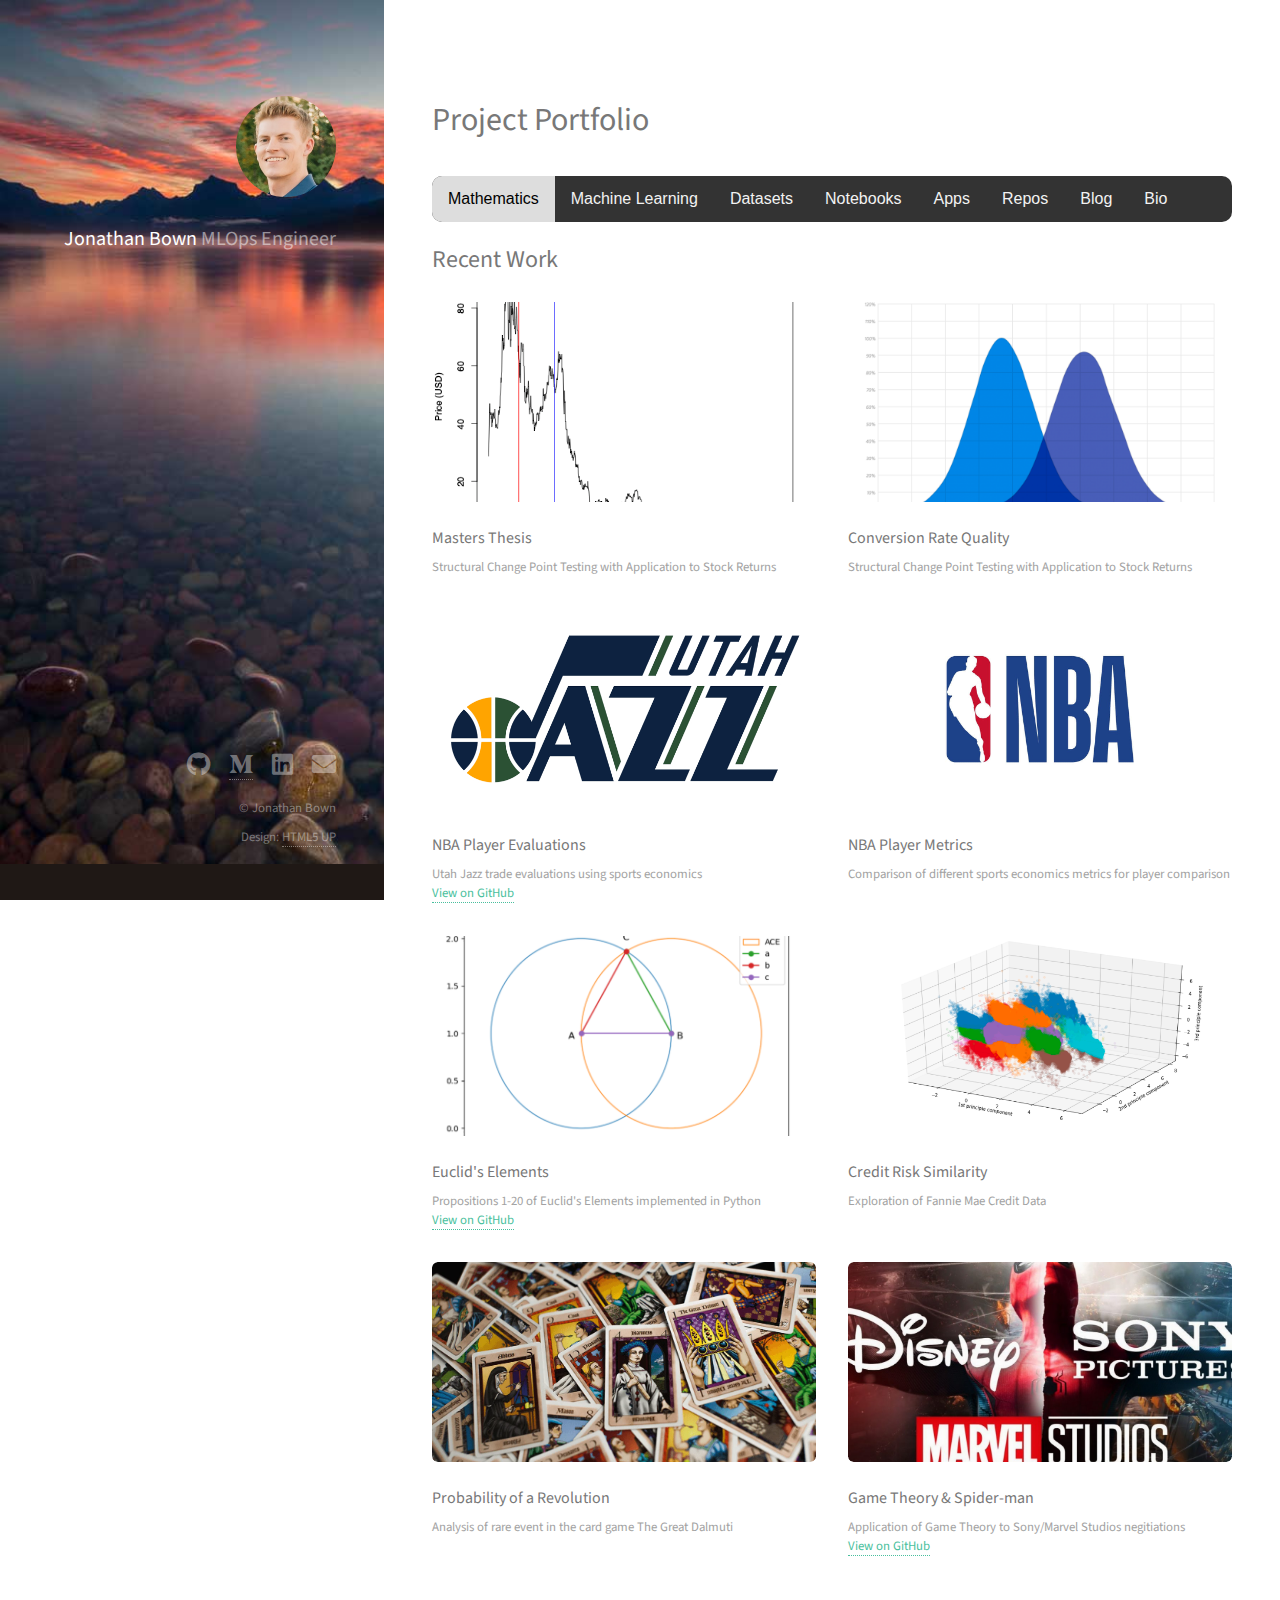
==== index.html @ aff2a88d "Adding NLP paper" ====
<!DOCTYPE HTML>
<!--
	Strata by HTML5 UP
	html5up.net | @ajlkn
	Free for personal and commercial use under the CCA 3.0 license (html5up.net/license)
-->
<html>
	<head>
		<title>Jonathan Bown's Portfolio</title>
		<meta charset="utf-8" />
		<meta name="viewport" content="width=device-width, initial-scale=1, user-scalable=no" />
		<link rel="stylesheet" href="assets/css/main.css" />
	</head>
	<body class="is-preload">

		<script>
			window.onload = function() {
    			document.getElementById("mathematicsButton").click();
			};
			function switchContent(contentId) {
  				const contentElements = document.getElementsByClassName('content');
  				for (let i = 0; i < contentElements.length; i++) {
    				contentElements[i].style.display = 'none';
  				}
  				document.getElementById(contentId).style.display = 'block';


				    // Remove 'active' class from all navbar items
					var navbarItems = document.getElementsByClassName('navbar-item');
    				for (var i = 0; i < navbarItems.length; i++) {
        					navbarItems[i].classList.remove('active');
    					}

    				// Add 'active' class to clicked navbar item
   					 var clickedButton = document.getElementById(contentId + 'Button');
    				if (clickedButton) {
        				clickedButton.classList.add('active');
    				}
				}
		</script>
		

		<!-- Header -->
			<header id="header">
				<div class="inner">
					<a href="#" class="image avatar"><img src="images/profile.png" alt="" /></a>
					<h1><strong>Jonathan Bown</strong><br />
					MLOps Engineer</h1></br>
					
				</div>
			</header>

		<!-- Main -->
			<div id="main">

				<div>
					<h1>Project Portfolio</h1>

				</div>

				<div class="navbar">
					<button id="mathematicsButton" class="navbar-item" onclick="switchContent('mathematics')">Mathematics</button>
					<button id="mlButton" class="navbar-item" onclick="switchContent('ml')">Machine Learning</button>
					<button id="datasetsButton" class="navbar-item" onclick="switchContent('datasets')">Datasets</button>
					<button id="notebooksButton" class="navbar-item" onclick="switchContent('notebooks')">Notebooks</button>
					<button id="appsButton" class="navbar-item" onclick="switchContent('apps')">Apps</button>
					<button id="reposButton" class="navbar-item" onclick="switchContent('repos')">Repos</button>
					<button id="blogButton" class="navbar-item" onclick="switchContent('blog')">Blog</button>
					<button id="blogButton" class="navbar-item" onclick="switchContent('bio')">Bio</button>
				  </div>

				  <div id="mathematics" class="content">
					<h2>Recent Work</h2>
					<div class="row">
						<article class="col-6 col-12-xsmall work-item">
							<a href="/pages/source/Structural_Change_Points_bown_2019.pdf" class="image fit thumb"><img src="images/GPRO_price_stoptime.png" alt="" /></a>
							<h3>Masters Thesis</h3>
							<p>Structural Change Point Testing with Application to Stock Returns</p>
						</article>
						<article class="col-6 col-12-xsmall work-item">
							<a href="/pages/source/Conversion_rate_qual_summary.pdf" class="image fit thumb"><img src="images/distribution.png" alt="" /></a>
							<h3>Conversion Rate Quality</h3>
							<p>Structural Change Point Testing with Application to Stock Returns</p>
						</article>
					</div>
					<div class="row">
						<article class="col-6 col-12-xsmall work-item">
							<a href="/pages/source/Structural_Change_Points_bown_2019.pdf" class="image fit thumb"><img src="images/Utah_Jazz_Logo.png" alt="" /></a>
							<h3>NBA Player Evaluations</h3>
							<p>Utah Jazz trade evaluations using sports economics</p>
							<p><a href="https://github.com/jon-bown/euclid" target="_blank">View on GitHub</a></p>
						</article>
						<article class="col-6 col-12-xsmall work-item">
							<a href="/pages/cr_similarity.pdf" class="image fit thumb"><img src="images/nba_logo.jpg" alt="" /></a>
							<h3>NBA Player Metrics</h3>
							<p>Comparison of different sports economics metrics for player comparison</p>
						</article>
					</div>
						<div class="row">
							<article class="col-6 col-12-xsmall work-item">
								<a href="https://www.kaggle.com/code/jonbown/euclid-s-elements-book-1-props-1-20" class="image fit thumb"><img src="images/thumbs/euclid.png" alt="" /></a>
								<h3>Euclid's Elements</h3>
								<p>Propositions 1-20 of Euclid's Elements implemented in Python</p>
								<p><a href="https://github.com/jon-bown/euclid" target="_blank">View on GitHub</a></p>
							</article>
							<article class="col-6 col-12-xsmall work-item">
								<a href="/pages/cr_similarity.pdf" class="image fit thumb"><img src="images/crs.png" alt="" /></a>
								<h3>Credit Risk Similarity</h3>
								<p>Exploration of Fannie Mae Credit Data</p>
							</article>
						</div>
						<div class="row">
							<article class="col-6 col-12-xsmall work-item">
								<a href="https://github.com/jon-bown/dalmuti" class="image fit thumb"><img src="images/thumbs/dalmuti.png" alt="" /></a>
								<h3>Probability of a Revolution</h3>
								<p>Analysis of rare event in the card game The Great Dalmuti</p>
							</article>
							<article class="col-6 col-12-xsmall work-item">
								<a href="/pages/gt_spiderman.pdf" class="image fit thumb"><img src="images/disney_sony.jpg" alt="" /></a>
								<h3>Game Theory & Spider-man</h3>
								<p>Application of Game Theory to Sony/Marvel Studios negitiations</p>
								<p><a href="https://github.com/jon-bown/game-theory-spider-man" target="_blank">View on GitHub</a></p>
							</article>
						</div>
				  </div>

				  <div id="ml" class="content">
					<h2>Recent Work</h2>
					<div class="row">
						<article class="col-6 col-12-xsmall work-item">
							<a href="/pages/source/adversarial_super_bowl.pdf" class="image fit thumb"><img src="images/thumbs/v2_before-sqadv.png" alt="" /></a>
							<h3>Adversarial Super Bowl</h3>
							<p>Improving QA ability of ELECTRA-small with adversarial data</p>
						</article>
					</div>
				  </div>



				  <div id="datasets" class="content">
					<h2>Recent Work</h2>
					<div class="row">
						<article class="col-6 col-12-xsmall work-item">
							<a href="https://www.kaggle.com/datasets/jonbown/metallica-songs" class="image fit thumb"><img src="images/thumbs/72-seasons.jpg" alt="" /></a>
							<h3>Metallica Songs</h3>
							<p>Metallica Spotify Dataset</p>
							<p><a href="https://github.com/jon-bown/metallica" target="_blank">View on GitHub</a></p>
						</article>
						<article class="col-6 col-12-xsmall work-item">
							<a href="https://www.kaggle.com/datasets/jonbown/simpsons-episodes-2016" class="image fit thumb"><img src="images/thumbs/simpsons.jpg" alt="" /></a>
							<h3>Simpsons Episodes & Ratings</h3>
							<p><a href="https://github.com/jon-bown/simpsons" target="_blank">View on GitHub</a></p>
						</article>
					</div>
					<div class="row">
						<article class="col-6 col-12-xsmall work-item">
							<a href="https://www.kaggle.com/datasets/jonbown/marvel-screen-time" class="image fit thumb"><img src="images/thumbs/marvel.jpg" alt="" /></a>
							<h3>Marvel Character Screen Time</h3>
						</article>	
						<article class="col-6 col-12-xsmall work-item">
							<a href="https://www.kaggle.com/datasets/jonbown/christmas-movies" class="image fit thumb"><img src="images/thumbs/christmas.jpg" alt="" /></a>
							<h3>Christmas Movies</h3>
						</article>
					</div>
					<div class="row">
						<article class="col-6 col-12-xsmall work-item">
							<a href="https://www.kaggle.com/datasets/jonbown/london-tube-station-usage" class="image fit thumb"><img src="images/thumbs/london.png" alt="" /></a>
							<h3>London Underground Station Usage (07-17)</h3>
						</article>	
					</div>
				  </div>
				  
				  <div id="notebooks" class="content">
					<h2>Recent Work</h2>
					<div class="row">
						<article class="col-6 col-12-xsmall work-item">
							<a href="https://www.kaggle.com/code/jonbown/metallica-visualize-em-all" class="image fit thumb"><img src="images/thumbs/72-seasons.jpg" alt="" /></a>
							<h3>Metallica Songs Analysis</h3>
							<p>Metallica Spotify Data Analytics</p>
							<p><a href="https://github.com/jon-bown/metallica" target="_blank">View on GitHub</a></p>
						</article>
						<article class="col-6 col-12-xsmall work-item">
							<a href="https://www.kaggle.com/code/jonbown/formula-1-post-race-summary" class="image fit thumb"><img src="images/thumbs/F1-logo.png" alt="" /></a>
							<h3>Formula 1</h3>
							<p>Formula 1 Post-Race Report </p>
						</article>
					</div>
					<div class="row">
						<article class="col-6 col-12-xsmall work-item">
							<a href="https://www.kaggle.com/code/jonbown/u-s-weekend-box-office-report" class="image fit thumb"><img src="images/thumbs/movie-theater-popcorn.jpg" alt="" /></a>
							<h3>Weekend Box Office Report</h3>
							<p> Weekly summary of box office trends via web scraping </p>
						</article>
						<article class="col-6 col-12-xsmall work-item">
							<a href="https://www.kaggle.com/code/jonbown/economics-of-data-careers" class="image fit thumb"><img src="images/thumbs/edc.png" alt="" /></a>
							<h3>Economics of Data Careers</h3>
							<p> Exploration of data career salaries dataset</p>
						</article>
					</div>
					<div class="row">
						<article class="col-6 col-12-xsmall work-item">
							<a href="https://www.kaggle.com/code/jonbown/stem-income-disparity-does-it-exist" class="image fit thumb"><img src="images/thumbs/stem.png" alt="" /></a>
							<h3>STEM Income Disparity Analysis</h3>
							<p>Claims about racial disparities in tech salaries put to the test. </p>
						</article>
						<article class="col-6 col-12-xsmall work-item">
							<a href="https://www.kaggle.com/code/jonbown/forecasting-utah-drought-conditions" class="image fit thumb"><img src="images/thumbs/drought.jpg" alt="" /></a>
							<h3>Utah Drought Forecast</h3>
							<p> Time Series Analysis of Utah Drought Data</p>
						</article>
					</div>

					<div class="row">
						<article class="col-6 col-12-xsmall work-item">
							<a href="https://www.kaggle.com/code/jonbown/web-scraping-box-office-data-with-python" class="image fit thumb"><img src="images/web_scrape.jpg" alt="" /></a>
							<h3>Web Scraping Tutorial</h3>
							<p>Instructions for scraping box office data using Python</p>
						</article>
						<article class="col-6 col-12-xsmall work-item">
							<a href="https://www.kaggle.com/code/jonbown/worldwide-box-office-data-generator" class="image fit thumb"><img src="images/thumbs/movie-theater-popcorn.jpg" alt="" /></a>
							<h3>Box Office Data Pipeline</h3>
							<p>This notebook uses webscraping to build a Kaggle dataset on a scheduler</p>
						</article>
					</div>
					<div class="row">
						<article class="col-6 col-12-xsmall work-item">
							<a href="https://www.kaggle.com/code/jonbown/feature-testing-pipeline-ps-s3e13" class="image fit thumb"><img src="images/feature_test_pipe.png" alt="" /></a>
							<h3>Feature Testing Pipeline</h3>
							<p>Quickly test features for ML competitions</p>
						</article>
						<article class="col-6 col-12-xsmall work-item">
							<a href="https://www.kaggle.com/code/jonbown/comparing-linear-regression-algorithms" class="image fit thumb"><img src="images/lin_reg.png" alt="" /></a>
							<h3>Comparing Linear Regression Algorithms</h3>
							<p>Comparing complexity of different linear regression approaches</p>
						</article>
					</div>
				  </div>

				  <div id="apps" class="content">
					<h2>Recent Work</h2>
					<div class="row">
						<article class="col-6 col-12-xsmall work-item">
							<a href="https://github.com/jon-bown/watchlist" class="image fit"><img src="images/thumbs/watchlist.png" alt="" /></a>
							<h3>Watchlist</h3>
							<p>Custom Watchlists on Android</p>
						</article>
						<article class="col-6 col-12-xsmall work-item">
							<a href="https://apps.apple.com/us/app/beach-ball-runner/id1514274329" class="image fit"><img src="images/thumbs/beach.png" alt="" /></a>
							<h3>Beach Ball Runner</h3>
							<p>iOS Game build with Unity</p>
						</article>
					</div>
					<div class="row">
						<article class="col-6 col-12-xsmall work-item">
							<a href="https://apps.apple.com/us/app/beach-ball-runner/id1514274329" class="image fit"><img src="images/false_positive.png" alt="" /></a>
							<h3>False Positive</h3>
							<p>False Positive Calculator on iOS</p>
						</article>
						<article class="col-6 col-12-xsmall work-item">
							<a href="https://testflight.apple.com/join/r5LJoIFd" class="image fit"><img src="images/minutes_logo.png" alt="" /></a>
							<h3>Minutes</h3>
							<p>iOS Productivity App. <a href="https://testflight.apple.com/join/r5LJoIFd">Join the Beta</a></p>
						</article>						
					</div>
				  </div>

				  <div id="blog" class="content">
					<h2>Recent Blog Posts</h2>
					<ul id="recentPosts"></ul>

					<section id="one">
						<ul class="actions">
							<li><a href="https://jon-bown.github.io/blog" class="button">View Blog Page</a></li>
						</ul>
					</section>
				  </div>


				  <div id="repos" class="content">
					<h2>Recent Repositories</h2>
					<article class="col-6 col-12-xsmall work-item">
						<a href="https://github.com/jon-bown/kaggle-data-pipeline" class="image fit"><img src="images/thumbs/kdp.jpg" alt="" /></a>
						<h3>Kaggle Data Pipeline</h3>
						<p>Everything you need to build Kaggle dataset pipelines</p>
					</article>
				  </div>				  

				  <div id="bio" class="content">

					<h2>About</h2>
					<p>MLOps Engineer at WGU and MSCS Candidate at UT Austin, with a broader background in Mathematics, Statistics, and Computer Science. Previous experience across various domains including banking, fintech, marketing, higher education, and sports. Machine Learning and AI competitor and enthusiast. Proficient in Python, R, C#, Java, and several other languages. My mission is to harness the power of machine learning and AI to solve complex, real-world problems and drive positive change. Always eager to explore, learn, and share insights in the vast realm of science and technology.</p>
				
					<h2>Education</h2>
					<ul>
						<li>Masters of Computer Science (Candidate), University of Texas at Austin</li>
						<li>Masters of Statistics, University of Utah (2019)</li>
						<li>Bachelors of Science in Mathematics with Statistics Emphasis, University of Utah (2018)</li>
					</ul>
				

					<h2>Profiles</h2>
					<ul>
						<li>
							<a href="https://www.kaggle.com/jonbown">
								<i class="icon brands fa-kaggle"></i>&nbsp;Kaggle
							</a>
						</li>
						<li>
							<a href="https://github.com/Jon-bown">
								<i class="icon brands fa-github"></i>&nbsp;Github
							</a>
						</li>
						<li>
							<a href="https://medium.com/@jonbown" target="_blank">
								<i class="icon brands fa-medium-m"></i>&nbsp;Medium
							</a>
						</li>
						<li>
							<a href="https://www.linkedin.com/in/jonathan-bown/">
								<i class="icon brands fa-linkedin"></i>&nbsp;LinkedIn
							</a>
						</li>
					</ul>
					
				</div>
				


				  
				<!-- Four -->
				<!--
					<section id="four">
						<h2>Elements</h2>

						<section>
							<h4>Text</h4>
							<p>This is <b>bold</b> and this is <strong>strong</strong>. This is <i>italic</i> and this is <em>emphasized</em>.
							This is <sup>superscript</sup> text and this is <sub>subscript</sub> text.
							This is <u>underlined</u> and this is code: <code>for (;;) { ... }</code>. Finally, <a href="#">this is a link</a>.</p>
							<hr />
							<header>
								<h4>Heading with a Subtitle</h4>
								<p>Lorem ipsum dolor sit amet nullam id egestas urna aliquam</p>
							</header>
							<p>Nunc lacinia ante nunc ac lobortis. Interdum adipiscing gravida odio porttitor sem non mi integer non faucibus ornare mi ut ante amet placerat aliquet. Volutpat eu sed ante lacinia sapien lorem accumsan varius montes viverra nibh in adipiscing blandit tempus accumsan.</p>
							<header>
								<h5>Heading with a Subtitle</h5>
								<p>Lorem ipsum dolor sit amet nullam id egestas urna aliquam</p>
							</header>
							<p>Nunc lacinia ante nunc ac lobortis. Interdum adipiscing gravida odio porttitor sem non mi integer non faucibus ornare mi ut ante amet placerat aliquet. Volutpat eu sed ante lacinia sapien lorem accumsan varius montes viverra nibh in adipiscing blandit tempus accumsan.</p>
							<hr />
							<h2>Heading Level 2</h2>
							<h3>Heading Level 3</h3>
							<h4>Heading Level 4</h4>
							<h5>Heading Level 5</h5>
							<h6>Heading Level 6</h6>
							<hr />
							<h5>Blockquote</h5>
							<blockquote>Fringilla nisl. Donec accumsan interdum nisi, quis tincidunt felis sagittis eget tempus euismod. Vestibulum ante ipsum primis in faucibus vestibulum. Blandit adipiscing eu felis iaculis volutpat ac adipiscing accumsan faucibus. Vestibulum ante ipsum primis in faucibus lorem ipsum dolor sit amet nullam adipiscing eu felis.</blockquote>
							<h5>Preformatted</h5>
							<pre><code>i = 0;

while (!deck.isInOrder()) {
print 'Iteration ' + i;
deck.shuffle();
i++;
}

print 'It took ' + i + ' iterations to sort the deck.';</code></pre>
						</section>

						<section>
							<h4>Lists</h4>
							<div class="row">
								<div class="col-6 col-12-xsmall">
									<h5>Unordered</h5>
									<ul>
										<li>Dolor pulvinar etiam magna etiam.</li>
										<li>Sagittis adipiscing lorem eleifend.</li>
										<li>Felis enim feugiat dolore viverra.</li>
									</ul>
									<h5>Alternate</h5>
									<ul class="alt">
										<li>Dolor pulvinar etiam magna etiam.</li>
										<li>Sagittis adipiscing lorem eleifend.</li>
										<li>Felis enim feugiat dolore viverra.</li>
									</ul>
								</div>
								<div class="col-6 col-12-xsmall">
									<h5>Ordered</h5>
									<ol>
										<li>Dolor pulvinar etiam magna etiam.</li>
										<li>Etiam vel felis at lorem sed viverra.</li>
										<li>Felis enim feugiat dolore viverra.</li>
										<li>Dolor pulvinar etiam magna etiam.</li>
										<li>Etiam vel felis at lorem sed viverra.</li>
										<li>Felis enim feugiat dolore viverra.</li>
									</ol>
									<h5>Icons</h5>
									<ul class="icons">
										<li><a href="#" class="icon brands fa-twitter"><span class="label">Twitter</span></a></li>
										<li><a href="#" class="icon brands fa-facebook-f"><span class="label">Facebook</span></a></li>
										<li><a href="#" class="icon brands fa-instagram"><span class="label">Instagram</span></a></li>
										<li><a href="#" class="icon brands fa-github"><span class="label">Github</span></a></li>
										<li><a href="#" class="icon brands fa-dribbble"><span class="label">Dribbble</span></a></li>
										<li><a href="#" class="icon brands fa-tumblr"><span class="label">Tumblr</span></a></li>
									</ul>
								</div>
							</div>
							<h5>Actions</h5>
							<ul class="actions">
								<li><a href="#" class="button primary">Default</a></li>
								<li><a href="#" class="button">Default</a></li>
							</ul>
							<ul class="actions small">
								<li><a href="#" class="button primary small">Small</a></li>
								<li><a href="#" class="button small">Small</a></li>
							</ul>
							<div class="row">
								<div class="col-6 col-12-small">
									<ul class="actions stacked">
										<li><a href="#" class="button primary">Default</a></li>
										<li><a href="#" class="button">Default</a></li>
									</ul>
								</div>
								<div class="col-6 col-12-small">
									<ul class="actions stacked">
										<li><a href="#" class="button primary small">Small</a></li>
										<li><a href="#" class="button small">Small</a></li>
									</ul>
								</div>
								<div class="col-6 col-12-small">
									<ul class="actions stacked">
										<li><a href="#" class="button primary fit">Default</a></li>
										<li><a href="#" class="button fit">Default</a></li>
									</ul>
								</div>
								<div class="col-6 col-12-small">
									<ul class="actions stacked">
										<li><a href="#" class="button primary small fit">Small</a></li>
										<li><a href="#" class="button small fit">Small</a></li>
									</ul>
								</div>
							</div>
						</section>

						<section>
							<h4>Table</h4>
							<h5>Default</h5>
							<div class="table-wrapper">
								<table>
									<thead>
										<tr>
											<th>Name</th>
											<th>Description</th>
											<th>Price</th>
										</tr>
									</thead>
									<tbody>
										<tr>
											<td>Item One</td>
											<td>Ante turpis integer aliquet porttitor.</td>
											<td>29.99</td>
										</tr>
										<tr>
											<td>Item Two</td>
											<td>Vis ac commodo adipiscing arcu aliquet.</td>
											<td>19.99</td>
										</tr>
										<tr>
											<td>Item Three</td>
											<td> Morbi faucibus arcu accumsan lorem.</td>
											<td>29.99</td>
										</tr>
										<tr>
											<td>Item Four</td>
											<td>Vitae integer tempus condimentum.</td>
											<td>19.99</td>
										</tr>
										<tr>
											<td>Item Five</td>
											<td>Ante turpis integer aliquet porttitor.</td>
											<td>29.99</td>
										</tr>
									</tbody>
									<tfoot>
										<tr>
											<td colspan="2"></td>
											<td>100.00</td>
										</tr>
									</tfoot>
								</table>
							</div>

							<h5>Alternate</h5>
							<div class="table-wrapper">
								<table class="alt">
									<thead>
										<tr>
											<th>Name</th>
											<th>Description</th>
											<th>Price</th>
										</tr>
									</thead>
									<tbody>
										<tr>
											<td>Item One</td>
											<td>Ante turpis integer aliquet porttitor.</td>
											<td>29.99</td>
										</tr>
										<tr>
											<td>Item Two</td>
											<td>Vis ac commodo adipiscing arcu aliquet.</td>
											<td>19.99</td>
										</tr>
										<tr>
											<td>Item Three</td>
											<td> Morbi faucibus arcu accumsan lorem.</td>
											<td>29.99</td>
										</tr>
										<tr>
											<td>Item Four</td>
											<td>Vitae integer tempus condimentum.</td>
											<td>19.99</td>
										</tr>
										<tr>
											<td>Item Five</td>
											<td>Ante turpis integer aliquet porttitor.</td>
											<td>29.99</td>
										</tr>
									</tbody>
									<tfoot>
										<tr>
											<td colspan="2"></td>
											<td>100.00</td>
										</tr>
									</tfoot>
								</table>
							</div>
						</section>

						<section>
							<h4>Buttons</h4>
							<ul class="actions">
								<li><a href="#" class="button primary">Primary</a></li>
								<li><a href="#" class="button">Default</a></li>
							</ul>
							<ul class="actions">
								<li><a href="#" class="button large">Large</a></li>
								<li><a href="#" class="button">Default</a></li>
								<li><a href="#" class="button small">Small</a></li>
							</ul>
							<ul class="actions fit">
								<li><a href="#" class="button primary fit">Fit</a></li>
								<li><a href="#" class="button fit">Fit</a></li>
							</ul>
							<ul class="actions fit small">
								<li><a href="#" class="button primary fit small">Fit + Small</a></li>
								<li><a href="#" class="button fit small">Fit + Small</a></li>
							</ul>
							<ul class="actions">
								<li><a href="#" class="button primary icon solid fa-download">Icon</a></li>
								<li><a href="#" class="button icon solid fa-download">Icon</a></li>
							</ul>
							<ul class="actions">
								<li><span class="button primary disabled">Primary</span></li>
								<li><span class="button disabled">Default</span></li>
							</ul>
						</section>

						<section>
							<h4>Form</h4>
							<form method="post" action="#">
								<div class="row gtr-uniform gtr-50">
									<div class="col-6 col-12-xsmall">
										<input type="text" name="demo-name" id="demo-name" value="" placeholder="Name" />
									</div>
									<div class="col-6 col-12-xsmall">
										<input type="email" name="demo-email" id="demo-email" value="" placeholder="Email" />
									</div>
									<div class="col-12">
										<select name="demo-category" id="demo-category">
											<option value="">- Category -</option>
											<option value="1">Manufacturing</option>
											<option value="1">Shipping</option>
											<option value="1">Administration</option>
											<option value="1">Human Resources</option>
										</select>
									</div>
									<div class="col-4 col-12-small">
										<input type="radio" id="demo-priority-low" name="demo-priority" checked>
										<label for="demo-priority-low">Low Priority</label>
									</div>
									<div class="col-4 col-12-small">
										<input type="radio" id="demo-priority-normal" name="demo-priority">
										<label for="demo-priority-normal">Normal Priority</label>
									</div>
									<div class="col-4 col-12-small">
										<input type="radio" id="demo-priority-high" name="demo-priority">
										<label for="demo-priority-high">High Priority</label>
									</div>
									<div class="col-6 col-12-small">
										<input type="checkbox" id="demo-copy" name="demo-copy">
										<label for="demo-copy">Email me a copy of this message</label>
									</div>
									<div class="col-6 col-12-small">
										<input type="checkbox" id="demo-human" name="demo-human" checked>
										<label for="demo-human">I am a human and not a robot</label>
									</div>
									<div class="col-12">
										<textarea name="demo-message" id="demo-message" placeholder="Enter your message" rows="6"></textarea>
									</div>
									<div class="col-12">
										<ul class="actions">
											<li><input type="submit" value="Send Message" class="primary" /></li>
											<li><input type="reset" value="Reset" /></li>
										</ul>
									</div>
								</div>
							</form>
						</section>

						<section>
							<h4>Image</h4>
							<h5>Fit</h5>
							<div class="box alt">
								<div class="row gtr-50 gtr-uniform">
									<div class="col-12"><span class="image fit"><img src="images/fulls/05.jpg" alt="" /></span></div>
									<div class="col-4"><span class="image fit"><img src="images/thumbs/01.jpg" alt="" /></span></div>
									<div class="col-4"><span class="image fit"><img src="images/thumbs/02.jpg" alt="" /></span></div>
									<div class="col-4"><span class="image fit"><img src="images/thumbs/03.jpg" alt="" /></span></div>
									<div class="col-4"><span class="image fit"><img src="images/thumbs/04.jpg" alt="" /></span></div>
									<div class="col-4"><span class="image fit"><img src="images/thumbs/05.jpg" alt="" /></span></div>
									<div class="col-4"><span class="image fit"><img src="images/thumbs/06.jpg" alt="" /></span></div>
									<div class="col-4"><span class="image fit"><img src="images/thumbs/03.jpg" alt="" /></span></div>
									<div class="col-4"><span class="image fit"><img src="images/thumbs/02.jpg" alt="" /></span></div>
									<div class="col-4"><span class="image fit"><img src="images/thumbs/01.jpg" alt="" /></span></div>
								</div>
							</div>
							<h5>Left &amp; Right</h5>
							<p><span class="image left"><img src="images/avatar.jpg" alt="" /></span>Fringilla nisl. Donec accumsan interdum nisi, quis tincidunt felis sagittis eget. tempus euismod. Vestibulum ante ipsum primis in faucibus vestibulum. Blandit adipiscing eu felis iaculis volutpat ac adipiscing accumsan eu faucibus. Integer ac pellentesque praesent tincidunt felis sagittis eget. tempus euismod. Vestibulum ante ipsum primis in faucibus vestibulum. Blandit adipiscing eu felis iaculis volutpat ac adipiscing accumsan eu faucibus. Integer ac pellentesque praesent. Donec accumsan interdum nisi, quis tincidunt felis sagittis eget. tempus euismod. Vestibulum ante ipsum primis in faucibus vestibulum. Blandit adipiscing eu felis iaculis volutpat ac adipiscing accumsan eu faucibus. Integer ac pellentesque praesent tincidunt felis sagittis eget. tempus euismod. Vestibulum ante ipsum primis in faucibus vestibulum. Blandit adipiscing eu felis iaculis volutpat ac adipiscing accumsan eu faucibus. Integer ac pellentesque praesent.</p>
							<p><span class="image right"><img src="images/avatar.jpg" alt="" /></span>Fringilla nisl. Donec accumsan interdum nisi, quis tincidunt felis sagittis eget. tempus euismod. Vestibulum ante ipsum primis in faucibus vestibulum. Blandit adipiscing eu felis iaculis volutpat ac adipiscing accumsan eu faucibus. Integer ac pellentesque praesent tincidunt felis sagittis eget. tempus euismod. Vestibulum ante ipsum primis in faucibus vestibulum. Blandit adipiscing eu felis iaculis volutpat ac adipiscing accumsan eu faucibus. Integer ac pellentesque praesent. Donec accumsan interdum nisi, quis tincidunt felis sagittis eget. tempus euismod. Vestibulum ante ipsum primis in faucibus vestibulum. Blandit adipiscing eu felis iaculis volutpat ac adipiscing accumsan eu faucibus. Integer ac pellentesque praesent tincidunt felis sagittis eget. tempus euismod. Vestibulum ante ipsum primis in faucibus vestibulum. Blandit adipiscing eu felis iaculis volutpat ac adipiscing accumsan eu faucibus. Integer ac pellentesque praesent.</p>
						</section>

					</section>
				-->

			</div>

		<!-- Footer -->
			<footer id="footer">
				<div class="inner">
					<ul class="icons">
						<li><a href="https://github.com/Jon-bown" class="icon brands fa-github"><span class="label">Github</span></a></li>
						<li><a href="https://medium.com/@jonbown" target="_blank"><i class="icon brands fa-medium-m"></i></a></li>	
						<li><a href="https://www.linkedin.com/in/jonathan-bown/" class="icon brands fa-linkedin"><span class="label">LinkedIn</span></a></li>
						<li><a href="mailto:Jonathan.k.bown@gmail.com" class="icon solid fa-envelope"><span class="label">Email</span></a></li>						
					</ul>
					<ul class="copyright">
						<li>&copy; Jonathan Bown</li><li>Design: <a href="http://html5up.net">HTML5 UP</a></li>
					</ul>
				</div>
			</footer>

		<!-- Scripts -->		
		<script>
			fetch('https://jon-bown.github.io/blog/feed.xml')
				.then(response => response.text())
				.then(str => new window.DOMParser().parseFromString(str, "text/xml"))
				.then(data => {
					const items = data.querySelectorAll('entry');
					let html = '';
					items.forEach((item, index) => {
						if(index < 5) { // limit to the last 5 posts
							html += `<li><a href="${item.querySelector('link').getAttribute('href')}">${item.querySelector('title').innerHTML}</a></li>`;
						}
					});
					document.querySelector('#recentPosts').innerHTML = html;
				});
		</script>	
			<script src="assets/js/jquery.min.js"></script>
			<script src="assets/js/jquery.poptrox.min.js"></script>
			<script src="assets/js/browser.min.js"></script>
			<script src="assets/js/breakpoints.min.js"></script>
			<script src="assets/js/util.js"></script>
			<script src="assets/js/main.js"></script>

	</body>
</html>
---- assets/css/main.css ----
@import url("fontawesome-all.min.css");
@import url("https://fonts.googleapis.com/css?family=Source+Sans+Pro:400,400italic");

/*
	Strata by HTML5 UP
	html5up.net | @ajlkn
	Free for personal and commercial use under the CCA 3.0 license (html5up.net/license)
*/

.navbar {
	overflow: hidden;
	background-color: #333;
	    border-radius: 10px;
		margin-bottom: 20px;
  }


.navbar-item.active {
    /* Style for active navbar item here */
	background-color: #ddd;
	color: black;
}

  .navbar button {
	float: left;
	display: block;
	color: #f2f2f2;
	text-align: center;
	padding: 14px 16px;
	background-color: inherit;
	border: none;
	cursor: pointer;
	text-decoration: none;
	font-size: 16px;
  }

  .navbar button:hover {
	background-color: #ddd;
	color: black;
  }

  .content {
	display: none;
  }

  #portfolio {
	display: block;
  }

html, body, div, span, applet, object,
iframe, h1, h2, h3, h4, h5, h6, p, blockquote,
pre, a, abbr, acronym, address, big, cite,
code, del, dfn, em, img, ins, kbd, q, s, samp,
small, strike, strong, sub, sup, tt, var, b,
u, i, center, dl, dt, dd, ol, ul, li, fieldset,
form, label, legend, table, caption, tbody,
tfoot, thead, tr, th, td, article, aside,
canvas, details, embed, figure, figcaption,
footer, header, hgroup, menu, nav, output, ruby,
section, summary, time, mark, audio, video {
	margin: 0;
	padding: 0;
	border: 0;
	font-size: 100%;
	font: inherit;
	vertical-align: baseline;}

article, aside, details, figcaption, figure,
footer, header, hgroup, menu, nav, section {
	display: block;}

body {
	line-height: 1;
}

ol, ul {
	list-style: none;
}

blockquote, q {
	quotes: none;
}

	blockquote:before, blockquote:after, q:before, q:after {
		content: '';
		content: none;
	}

table {
	border-collapse: collapse;
	border-spacing: 0;
}

body {
	-webkit-text-size-adjust: none;
}

mark {
	background-color: transparent;
	color: inherit;
}

input::-moz-focus-inner {
	border: 0;
	padding: 0;
}

input, select, textarea {
	-moz-appearance: none;
	-webkit-appearance: none;
	-ms-appearance: none;
	appearance: none;
}

/* Basic */

	html {
		box-sizing: border-box;
	}

	*, *:before, *:after {
		box-sizing: inherit;
	}

	body {
		background: #fff;
	}

		body.is-preload *, body.is-preload *:before, body.is-preload *:after {
			-moz-animation: none !important;
			-webkit-animation: none !important;
			-ms-animation: none !important;
			animation: none !important;
			-moz-transition: none !important;
			-webkit-transition: none !important;
			-ms-transition: none !important;
			transition: none !important;
		}

	body, input, select, textarea {
		color: #a2a2a2;
		font-family: "Source Sans Pro", Helvetica, sans-serif;
		font-size: 16pt;
		font-weight: 400;
		line-height: 1.75em;
	}

	a {
		-moz-transition: color 0.2s ease-in-out, border-color 0.2s ease-in-out;
		-webkit-transition: color 0.2s ease-in-out, border-color 0.2s ease-in-out;
		-ms-transition: color 0.2s ease-in-out, border-color 0.2s ease-in-out;
		transition: color 0.2s ease-in-out, border-color 0.2s ease-in-out;
		border-bottom: dotted 1px;
		color: #49bf9d;
		text-decoration: none;
	}

		a:hover {
			border-bottom-color: transparent;
			color: #49bf9d !important;
			text-decoration: none;
		}

	strong, b {
		color: #787878;
		font-weight: 400;
	}

	em, i {
		font-style: italic;
	}

	p {
		margin: 0 0 2em 0;
	}

	h1, h2, h3, h4, h5, h6 {
		color: #787878;
		font-weight: 400;
		line-height: 1em;
		margin: 0 0 1em 0;
	}

		h1 a, h2 a, h3 a, h4 a, h5 a, h6 a {
			color: inherit;
			text-decoration: none;
		}

	h1 {
		font-size: 2em;
		line-height: 1.5em;
	}

	h2 {
		font-size: 1.5em;
		line-height: 1.5em;
	}

	h3 {
		font-size: 1.25em;
		line-height: 1.5em;
	}

	h4 {
		font-size: 1.1em;
		line-height: 1.5em;
	}

	h5 {
		font-size: 0.9em;
		line-height: 1.5em;
	}

	h6 {
		font-size: 0.7em;
		line-height: 1.5em;
	}

	sub {
		font-size: 0.8em;
		position: relative;
		top: 0.5em;
	}

	sup {
		font-size: 0.8em;
		position: relative;
		top: -0.5em;
	}

	hr {
		border: 0;
		border-bottom: solid 2px #efefef;
		margin: 2em 0;
	}

		hr.major {
			margin: 3em 0;
		}

	blockquote {
		border-left: solid 6px #efefef;
		font-style: italic;
		margin: 0 0 2em 0;
		padding: 0.5em 0 0.5em 1.5em;
	}

	code {
		background: #f7f7f7;
		border-radius: 0.35em;
		border: solid 2px #efefef;
		font-family: "Courier New", monospace;
		font-size: 0.9em;
		margin: 0 0.25em;
		padding: 0.25em 0.65em;
	}

	pre {
		-webkit-overflow-scrolling: touch;
		font-family: "Courier New", monospace;
		font-size: 0.9em;
		margin: 0 0 2em 0;
	}

		pre code {
			display: block;
			line-height: 1.75em;
			padding: 1em 1.5em;
			overflow-x: auto;
		}

	.align-left {
		text-align: left;
	}

	.align-center {
		text-align: center;
	}

	.align-right {
		text-align: right;
	}

/* Container */

	.container {
		margin: 0 auto;
		max-width: calc(100% - 4em);
		width: 100%;
	}

		.container.xsmall {
			width: 25%;
		}

		.container.small {
			width: 50%;
		}

		.container.medium {
			width: 75%;
		}

		.container.large {
			width: 125%;
		}

		.container.xlarge {
			width: 150%;
		}

		.container.max {
			width: 100%;
		}

		@media screen and (max-width: 980px) {

			.container {
				width: 100% !important;
				max-width: 100% !important;
			}

		}

		@media screen and (max-width: 480px) {

			.container {
				max-width: calc(100% - 3em);
			}

		}

/* Row */

	.row {
		display: flex;
		flex-wrap: wrap;
		box-sizing: border-box;
		align-items: stretch;
	}

		.row > * {
			box-sizing: border-box;
		}

		.row.gtr-uniform > * > :last-child {
			margin-bottom: 0;
		}

		.row.aln-left {
			justify-content: flex-start;
		}

		.row.aln-center {
			justify-content: center;
		}

		.row.aln-right {
			justify-content: flex-end;
		}

		.row.aln-top {
			align-items: flex-start;
		}

		.row.aln-middle {
			align-items: center;
		}

		.row.aln-bottom {
			align-items: flex-end;
		}

		.row > .imp {
			order: -1;
		}

		.row > .col-1 {
			width: 8.33333%;
		}

		.row > .off-1 {
			margin-left: 8.33333%;
		}

		.row > .col-2 {
			width: 16.66667%;
		}

		.row > .off-2 {
			margin-left: 16.66667%;
		}

		.row > .col-3 {
			width: 25%;
		}

		.row > .off-3 {
			margin-left: 25%;
		}

		.row > .col-4 {
			width: 33.33333%;
		}

		.row > .off-4 {
			margin-left: 33.33333%;
		}

		.row > .col-5 {
			width: 41.66667%;
		}

		.row > .off-5 {
			margin-left: 41.66667%;
		}

		.row > .col-6 {
			width: 50%;
		}

		.row > .off-6 {
			margin-left: 50%;
		}

		.row > .col-7 {
			width: 58.33333%;
		}

		.row > .off-7 {
			margin-left: 58.33333%;
		}

		.row > .col-8 {
			width: 66.66667%;
		}

		.row > .off-8 {
			margin-left: 66.66667%;
		}

		.row > .col-9 {
			width: 75%;
		}

		.row > .off-9 {
			margin-left: 75%;
		}

		.row > .col-10 {
			width: 83.33333%;
		}

		.row > .off-10 {
			margin-left: 83.33333%;
		}

		.row > .col-11 {
			width: 91.66667%;
		}

		.row > .off-11 {
			margin-left: 91.66667%;
		}

		.row > .col-12 {
			width: 100%;
		}

		.row > .off-12 {
			margin-left: 100%;
		}

		.row.gtr-0 {
			margin-top: 0;
			margin-left: 0em;
		}

			.row.gtr-0 > * {
				padding: 0 0 0 0em;
			}

			.row.gtr-0.gtr-uniform {
				margin-top: 0em;
			}

				.row.gtr-0.gtr-uniform > * {
					padding-top: 0em;
				}

		.row.gtr-25 {
			margin-top: 0;
			margin-left: -0.625em;
		}

			.row.gtr-25 > * {
				padding: 0 0 0 0.625em;
			}

			.row.gtr-25.gtr-uniform {
				margin-top: -0.625em;
			}

				.row.gtr-25.gtr-uniform > * {
					padding-top: 0.625em;
				}

		.row.gtr-50 {
			margin-top: 0;
			margin-left: -1.25em;
		}

			.row.gtr-50 > * {
				padding: 0 0 0 1.25em;
			}

			.row.gtr-50.gtr-uniform {
				margin-top: -1.25em;
			}

				.row.gtr-50.gtr-uniform > * {
					padding-top: 1.25em;
				}

		.row {
			margin-top: 0;
			margin-left: -2.5em;
		}

			.row > * {
				padding: 0 0 0 2.5em;
			}

			.row.gtr-uniform {
				margin-top: -2.5em;
			}

				.row.gtr-uniform > * {
					padding-top: 2.5em;
				}

		.row.gtr-150 {
			margin-top: 0;
			margin-left: -3.75em;
		}

			.row.gtr-150 > * {
				padding: 0 0 0 3.75em;
			}

			.row.gtr-150.gtr-uniform {
				margin-top: -3.75em;
			}

				.row.gtr-150.gtr-uniform > * {
					padding-top: 3.75em;
				}

		.row.gtr-200 {
			margin-top: 0;
			margin-left: -5em;
		}

			.row.gtr-200 > * {
				padding: 0 0 0 5em;
			}

			.row.gtr-200.gtr-uniform {
				margin-top: -5em;
			}

				.row.gtr-200.gtr-uniform > * {
					padding-top: 5em;
				}

		@media screen and (max-width: 1800px) {

			.row {
				display: flex;
				flex-wrap: wrap;
				box-sizing: border-box;
				align-items: stretch;
			}

				.row > * {
					box-sizing: border-box;
				}

				.row.gtr-uniform > * > :last-child {
					margin-bottom: 0;
				}

				.row.aln-left {
					justify-content: flex-start;
				}

				.row.aln-center {
					justify-content: center;
				}

				.row.aln-right {
					justify-content: flex-end;
				}

				.row.aln-top {
					align-items: flex-start;
				}

				.row.aln-middle {
					align-items: center;
				}

				.row.aln-bottom {
					align-items: flex-end;
				}

				.row > .imp-xlarge {
					order: -1;
				}

				.row > .col-1-xlarge {
					width: 8.33333%;
				}

				.row > .off-1-xlarge {
					margin-left: 8.33333%;
				}

				.row > .col-2-xlarge {
					width: 16.66667%;
				}

				.row > .off-2-xlarge {
					margin-left: 16.66667%;
				}

				.row > .col-3-xlarge {
					width: 25%;
				}

				.row > .off-3-xlarge {
					margin-left: 25%;
				}

				.row > .col-4-xlarge {
					width: 33.33333%;
				}

				.row > .off-4-xlarge {
					margin-left: 33.33333%;
				}

				.row > .col-5-xlarge {
					width: 41.66667%;
				}

				.row > .off-5-xlarge {
					margin-left: 41.66667%;
				}

				.row > .col-6-xlarge {
					width: 50%;
				}

				.row > .off-6-xlarge {
					margin-left: 50%;
				}

				.row > .col-7-xlarge {
					width: 58.33333%;
				}

				.row > .off-7-xlarge {
					margin-left: 58.33333%;
				}

				.row > .col-8-xlarge {
					width: 66.66667%;
				}

				.row > .off-8-xlarge {
					margin-left: 66.66667%;
				}

				.row > .col-9-xlarge {
					width: 75%;
				}

				.row > .off-9-xlarge {
					margin-left: 75%;
				}

				.row > .col-10-xlarge {
					width: 83.33333%;
				}

				.row > .off-10-xlarge {
					margin-left: 83.33333%;
				}

				.row > .col-11-xlarge {
					width: 91.66667%;
				}

				.row > .off-11-xlarge {
					margin-left: 91.66667%;
				}

				.row > .col-12-xlarge {
					width: 100%;
				}

				.row > .off-12-xlarge {
					margin-left: 100%;
				}

				.row.gtr-0 {
					margin-top: 0;
					margin-left: 0em;
				}

					.row.gtr-0 > * {
						padding: 0 0 0 0em;
					}

					.row.gtr-0.gtr-uniform {
						margin-top: 0em;
					}

						.row.gtr-0.gtr-uniform > * {
							padding-top: 0em;
						}

				.row.gtr-25 {
					margin-top: 0;
					margin-left: -0.625em;
				}

					.row.gtr-25 > * {
						padding: 0 0 0 0.625em;
					}

					.row.gtr-25.gtr-uniform {
						margin-top: -0.625em;
					}

						.row.gtr-25.gtr-uniform > * {
							padding-top: 0.625em;
						}

				.row.gtr-50 {
					margin-top: 0;
					margin-left: -1.25em;
				}

					.row.gtr-50 > * {
						padding: 0 0 0 1.25em;
					}

					.row.gtr-50.gtr-uniform {
						margin-top: -1.25em;
					}

						.row.gtr-50.gtr-uniform > * {
							padding-top: 1.25em;
						}

				.row {
					margin-top: 0;
					margin-left: -2.5em;
				}

					.row > * {
						padding: 0 0 0 2.5em;
					}

					.row.gtr-uniform {
						margin-top: -2.5em;
					}

						.row.gtr-uniform > * {
							padding-top: 2.5em;
						}

				.row.gtr-150 {
					margin-top: 0;
					margin-left: -3.75em;
				}

					.row.gtr-150 > * {
						padding: 0 0 0 3.75em;
					}

					.row.gtr-150.gtr-uniform {
						margin-top: -3.75em;
					}

						.row.gtr-150.gtr-uniform > * {
							padding-top: 3.75em;
						}

				.row.gtr-200 {
					margin-top: 0;
					margin-left: -5em;
				}

					.row.gtr-200 > * {
						padding: 0 0 0 5em;
					}

					.row.gtr-200.gtr-uniform {
						margin-top: -5em;
					}

						.row.gtr-200.gtr-uniform > * {
							padding-top: 5em;
						}

		}

		@media screen and (max-width: 1280px) {

			.row {
				display: flex;
				flex-wrap: wrap;
				box-sizing: border-box;
				align-items: stretch;
			}

				.row > * {
					box-sizing: border-box;
				}

				.row.gtr-uniform > * > :last-child {
					margin-bottom: 0;
				}

				.row.aln-left {
					justify-content: flex-start;
				}

				.row.aln-center {
					justify-content: center;
				}

				.row.aln-right {
					justify-content: flex-end;
				}

				.row.aln-top {
					align-items: flex-start;
				}

				.row.aln-middle {
					align-items: center;
				}

				.row.aln-bottom {
					align-items: flex-end;
				}

				.row > .imp-large {
					order: -1;
				}

				.row > .col-1-large {
					width: 8.33333%;
				}

				.row > .off-1-large {
					margin-left: 8.33333%;
				}

				.row > .col-2-large {
					width: 16.66667%;
				}

				.row > .off-2-large {
					margin-left: 16.66667%;
				}

				.row > .col-3-large {
					width: 25%;
				}

				.row > .off-3-large {
					margin-left: 25%;
				}

				.row > .col-4-large {
					width: 33.33333%;
				}

				.row > .off-4-large {
					margin-left: 33.33333%;
				}

				.row > .col-5-large {
					width: 41.66667%;
				}

				.row > .off-5-large {
					margin-left: 41.66667%;
				}

				.row > .col-6-large {
					width: 50%;
				}

				.row > .off-6-large {
					margin-left: 50%;
				}

				.row > .col-7-large {
					width: 58.33333%;
				}

				.row > .off-7-large {
					margin-left: 58.33333%;
				}

				.row > .col-8-large {
					width: 66.66667%;
				}

				.row > .off-8-large {
					margin-left: 66.66667%;
				}

				.row > .col-9-large {
					width: 75%;
				}

				.row > .off-9-large {
					margin-left: 75%;
				}

				.row > .col-10-large {
					width: 83.33333%;
				}

				.row > .off-10-large {
					margin-left: 83.33333%;
				}

				.row > .col-11-large {
					width: 91.66667%;
				}

				.row > .off-11-large {
					margin-left: 91.66667%;
				}

				.row > .col-12-large {
					width: 100%;
				}

				.row > .off-12-large {
					margin-left: 100%;
				}

				.row.gtr-0 {
					margin-top: 0;
					margin-left: 0em;
				}

					.row.gtr-0 > * {
						padding: 0 0 0 0em;
					}

					.row.gtr-0.gtr-uniform {
						margin-top: 0em;
					}

						.row.gtr-0.gtr-uniform > * {
							padding-top: 0em;
						}

				.row.gtr-25 {
					margin-top: 0;
					margin-left: -0.5em;
				}

					.row.gtr-25 > * {
						padding: 0 0 0 0.5em;
					}

					.row.gtr-25.gtr-uniform {
						margin-top: -0.5em;
					}

						.row.gtr-25.gtr-uniform > * {
							padding-top: 0.5em;
						}

				.row.gtr-50 {
					margin-top: 0;
					margin-left: -1em;
				}

					.row.gtr-50 > * {
						padding: 0 0 0 1em;
					}

					.row.gtr-50.gtr-uniform {
						margin-top: -1em;
					}

						.row.gtr-50.gtr-uniform > * {
							padding-top: 1em;
						}

				.row {
					margin-top: 0;
					margin-left: -2em;
				}

					.row > * {
						padding: 0 0 0 2em;
					}

					.row.gtr-uniform {
						margin-top: -2em;
					}

						.row.gtr-uniform > * {
							padding-top: 2em;
						}

				.row.gtr-150 {
					margin-top: 0;
					margin-left: -3em;
				}

					.row.gtr-150 > * {
						padding: 0 0 0 3em;
					}

					.row.gtr-150.gtr-uniform {
						margin-top: -3em;
					}

						.row.gtr-150.gtr-uniform > * {
							padding-top: 3em;
						}

				.row.gtr-200 {
					margin-top: 0;
					margin-left: -4em;
				}

					.row.gtr-200 > * {
						padding: 0 0 0 4em;
					}

					.row.gtr-200.gtr-uniform {
						margin-top: -4em;
					}

						.row.gtr-200.gtr-uniform > * {
							padding-top: 4em;
						}

		}

		@media screen and (max-width: 980px) {

			.row {
				display: flex;
				flex-wrap: wrap;
				box-sizing: border-box;
				align-items: stretch;
			}

				.row > * {
					box-sizing: border-box;
				}

				.row.gtr-uniform > * > :last-child {
					margin-bottom: 0;
				}

				.row.aln-left {
					justify-content: flex-start;
				}

				.row.aln-center {
					justify-content: center;
				}

				.row.aln-right {
					justify-content: flex-end;
				}

				.row.aln-top {
					align-items: flex-start;
				}

				.row.aln-middle {
					align-items: center;
				}

				.row.aln-bottom {
					align-items: flex-end;
				}

				.row > .imp-medium {
					order: -1;
				}

				.row > .col-1-medium {
					width: 8.33333%;
				}

				.row > .off-1-medium {
					margin-left: 8.33333%;
				}

				.row > .col-2-medium {
					width: 16.66667%;
				}

				.row > .off-2-medium {
					margin-left: 16.66667%;
				}

				.row > .col-3-medium {
					width: 25%;
				}

				.row > .off-3-medium {
					margin-left: 25%;
				}

				.row > .col-4-medium {
					width: 33.33333%;
				}

				.row > .off-4-medium {
					margin-left: 33.33333%;
				}

				.row > .col-5-medium {
					width: 41.66667%;
				}

				.row > .off-5-medium {
					margin-left: 41.66667%;
				}

				.row > .col-6-medium {
					width: 50%;
				}

				.row > .off-6-medium {
					margin-left: 50%;
				}

				.row > .col-7-medium {
					width: 58.33333%;
				}

				.row > .off-7-medium {
					margin-left: 58.33333%;
				}

				.row > .col-8-medium {
					width: 66.66667%;
				}

				.row > .off-8-medium {
					margin-left: 66.66667%;
				}

				.row > .col-9-medium {
					width: 75%;
				}

				.row > .off-9-medium {
					margin-left: 75%;
				}

				.row > .col-10-medium {
					width: 83.33333%;
				}

				.row > .off-10-medium {
					margin-left: 83.33333%;
				}

				.row > .col-11-medium {
					width: 91.66667%;
				}

				.row > .off-11-medium {
					margin-left: 91.66667%;
				}

				.row > .col-12-medium {
					width: 100%;
				}

				.row > .off-12-medium {
					margin-left: 100%;
				}

				.row.gtr-0 {
					margin-top: 0;
					margin-left: 0em;
				}

					.row.gtr-0 > * {
						padding: 0 0 0 0em;
					}

					.row.gtr-0.gtr-uniform {
						margin-top: 0em;
					}

						.row.gtr-0.gtr-uniform > * {
							padding-top: 0em;
						}

				.row.gtr-25 {
					margin-top: 0;
					margin-left: -0.5em;
				}

					.row.gtr-25 > * {
						padding: 0 0 0 0.5em;
					}

					.row.gtr-25.gtr-uniform {
						margin-top: -0.5em;
					}

						.row.gtr-25.gtr-uniform > * {
							padding-top: 0.5em;
						}

				.row.gtr-50 {
					margin-top: 0;
					margin-left: -1em;
				}

					.row.gtr-50 > * {
						padding: 0 0 0 1em;
					}

					.row.gtr-50.gtr-uniform {
						margin-top: -1em;
					}

						.row.gtr-50.gtr-uniform > * {
							padding-top: 1em;
						}

				.row {
					margin-top: 0;
					margin-left: -2em;
				}

					.row > * {
						padding: 0 0 0 2em;
					}

					.row.gtr-uniform {
						margin-top: -2em;
					}

						.row.gtr-uniform > * {
							padding-top: 2em;
						}

				.row.gtr-150 {
					margin-top: 0;
					margin-left: -3em;
				}

					.row.gtr-150 > * {
						padding: 0 0 0 3em;
					}

					.row.gtr-150.gtr-uniform {
						margin-top: -3em;
					}

						.row.gtr-150.gtr-uniform > * {
							padding-top: 3em;
						}

				.row.gtr-200 {
					margin-top: 0;
					margin-left: -4em;
				}

					.row.gtr-200 > * {
						padding: 0 0 0 4em;
					}

					.row.gtr-200.gtr-uniform {
						margin-top: -4em;
					}

						.row.gtr-200.gtr-uniform > * {
							padding-top: 4em;
						}

		}

		@media screen and (max-width: 736px) {

			.row {
				display: flex;
				flex-wrap: wrap;
				box-sizing: border-box;
				align-items: stretch;
			}

				.row > * {
					box-sizing: border-box;
				}

				.row.gtr-uniform > * > :last-child {
					margin-bottom: 0;
				}

				.row.aln-left {
					justify-content: flex-start;
				}

				.row.aln-center {
					justify-content: center;
				}

				.row.aln-right {
					justify-content: flex-end;
				}

				.row.aln-top {
					align-items: flex-start;
				}

				.row.aln-middle {
					align-items: center;
				}

				.row.aln-bottom {
					align-items: flex-end;
				}

				.row > .imp-small {
					order: -1;
				}

				.row > .col-1-small {
					width: 8.33333%;
				}

				.row > .off-1-small {
					margin-left: 8.33333%;
				}

				.row > .col-2-small {
					width: 16.66667%;
				}

				.row > .off-2-small {
					margin-left: 16.66667%;
				}

				.row > .col-3-small {
					width: 25%;
				}

				.row > .off-3-small {
					margin-left: 25%;
				}

				.row > .col-4-small {
					width: 33.33333%;
				}

				.row > .off-4-small {
					margin-left: 33.33333%;
				}

				.row > .col-5-small {
					width: 41.66667%;
				}

				.row > .off-5-small {
					margin-left: 41.66667%;
				}

				.row > .col-6-small {
					width: 50%;
				}

				.row > .off-6-small {
					margin-left: 50%;
				}

				.row > .col-7-small {
					width: 58.33333%;
				}

				.row > .off-7-small {
					margin-left: 58.33333%;
				}

				.row > .col-8-small {
					width: 66.66667%;
				}

				.row > .off-8-small {
					margin-left: 66.66667%;
				}

				.row > .col-9-small {
					width: 75%;
				}

				.row > .off-9-small {
					margin-left: 75%;
				}

				.row > .col-10-small {
					width: 83.33333%;
				}

				.row > .off-10-small {
					margin-left: 83.33333%;
				}

				.row > .col-11-small {
					width: 91.66667%;
				}

				.row > .off-11-small {
					margin-left: 91.66667%;
				}

				.row > .col-12-small {
					width: 100%;
				}

				.row > .off-12-small {
					margin-left: 100%;
				}

				.row.gtr-0 {
					margin-top: 0;
					margin-left: 0em;
				}

					.row.gtr-0 > * {
						padding: 0 0 0 0em;
					}

					.row.gtr-0.gtr-uniform {
						margin-top: 0em;
					}

						.row.gtr-0.gtr-uniform > * {
							padding-top: 0em;
						}

				.row.gtr-25 {
					margin-top: 0;
					margin-left: -0.375em;
				}

					.row.gtr-25 > * {
						padding: 0 0 0 0.375em;
					}

					.row.gtr-25.gtr-uniform {
						margin-top: -0.375em;
					}

						.row.gtr-25.gtr-uniform > * {
							padding-top: 0.375em;
						}

				.row.gtr-50 {
					margin-top: 0;
					margin-left: -0.75em;
				}

					.row.gtr-50 > * {
						padding: 0 0 0 0.75em;
					}

					.row.gtr-50.gtr-uniform {
						margin-top: -0.75em;
					}

						.row.gtr-50.gtr-uniform > * {
							padding-top: 0.75em;
						}

				.row {
					margin-top: 0;
					margin-left: -1.5em;
				}

					.row > * {
						padding: 0 0 0 1.5em;
					}

					.row.gtr-uniform {
						margin-top: -1.5em;
					}

						.row.gtr-uniform > * {
							padding-top: 1.5em;
						}

				.row.gtr-150 {
					margin-top: 0;
					margin-left: -2.25em;
				}

					.row.gtr-150 > * {
						padding: 0 0 0 2.25em;
					}

					.row.gtr-150.gtr-uniform {
						margin-top: -2.25em;
					}

						.row.gtr-150.gtr-uniform > * {
							padding-top: 2.25em;
						}

				.row.gtr-200 {
					margin-top: 0;
					margin-left: -3em;
				}

					.row.gtr-200 > * {
						padding: 0 0 0 3em;
					}

					.row.gtr-200.gtr-uniform {
						margin-top: -3em;
					}

						.row.gtr-200.gtr-uniform > * {
							padding-top: 3em;
						}

		}

		@media screen and (max-width: 480px) {

			.row {
				display: flex;
				flex-wrap: wrap;
				box-sizing: border-box;
				align-items: stretch;
			}

				.row > * {
					box-sizing: border-box;
				}

				.row.gtr-uniform > * > :last-child {
					margin-bottom: 0;
				}

				.row.aln-left {
					justify-content: flex-start;
				}

				.row.aln-center {
					justify-content: center;
				}

				.row.aln-right {
					justify-content: flex-end;
				}

				.row.aln-top {
					align-items: flex-start;
				}

				.row.aln-middle {
					align-items: center;
				}

				.row.aln-bottom {
					align-items: flex-end;
				}

				.row > .imp-xsmall {
					order: -1;
				}

				.row > .col-1-xsmall {
					width: 8.33333%;
				}

				.row > .off-1-xsmall {
					margin-left: 8.33333%;
				}

				.row > .col-2-xsmall {
					width: 16.66667%;
				}

				.row > .off-2-xsmall {
					margin-left: 16.66667%;
				}

				.row > .col-3-xsmall {
					width: 25%;
				}

				.row > .off-3-xsmall {
					margin-left: 25%;
				}

				.row > .col-4-xsmall {
					width: 33.33333%;
				}

				.row > .off-4-xsmall {
					margin-left: 33.33333%;
				}

				.row > .col-5-xsmall {
					width: 41.66667%;
				}

				.row > .off-5-xsmall {
					margin-left: 41.66667%;
				}

				.row > .col-6-xsmall {
					width: 50%;
				}

				.row > .off-6-xsmall {
					margin-left: 50%;
				}

				.row > .col-7-xsmall {
					width: 58.33333%;
				}

				.row > .off-7-xsmall {
					margin-left: 58.33333%;
				}

				.row > .col-8-xsmall {
					width: 66.66667%;
				}

				.row > .off-8-xsmall {
					margin-left: 66.66667%;
				}

				.row > .col-9-xsmall {
					width: 75%;
				}

				.row > .off-9-xsmall {
					margin-left: 75%;
				}

				.row > .col-10-xsmall {
					width: 83.33333%;
				}

				.row > .off-10-xsmall {
					margin-left: 83.33333%;
				}

				.row > .col-11-xsmall {
					width: 91.66667%;
				}

				.row > .off-11-xsmall {
					margin-left: 91.66667%;
				}

				.row > .col-12-xsmall {
					width: 100%;
				}

				.row > .off-12-xsmall {
					margin-left: 100%;
				}

				.row.gtr-0 {
					margin-top: 0;
					margin-left: 0em;
				}

					.row.gtr-0 > * {
						padding: 0 0 0 0em;
					}

					.row.gtr-0.gtr-uniform {
						margin-top: 0em;
					}

						.row.gtr-0.gtr-uniform > * {
							padding-top: 0em;
						}

				.row.gtr-25 {
					margin-top: 0;
					margin-left: -0.375em;
				}

					.row.gtr-25 > * {
						padding: 0 0 0 0.375em;
					}

					.row.gtr-25.gtr-uniform {
						margin-top: -0.375em;
					}

						.row.gtr-25.gtr-uniform > * {
							padding-top: 0.375em;
						}

				.row.gtr-50 {
					margin-top: 0;
					margin-left: -0.75em;
				}

					.row.gtr-50 > * {
						padding: 0 0 0 0.75em;
					}

					.row.gtr-50.gtr-uniform {
						margin-top: -0.75em;
					}

						.row.gtr-50.gtr-uniform > * {
							padding-top: 0.75em;
						}

				.row {
					margin-top: 0;
					margin-left: -1.5em;
				}

					.row > * {
						padding: 0 0 0 1.5em;
					}

					.row.gtr-uniform {
						margin-top: -1.5em;
					}

						.row.gtr-uniform > * {
							padding-top: 1.5em;
						}

				.row.gtr-150 {
					margin-top: 0;
					margin-left: -2.25em;
				}

					.row.gtr-150 > * {
						padding: 0 0 0 2.25em;
					}

					.row.gtr-150.gtr-uniform {
						margin-top: -2.25em;
					}

						.row.gtr-150.gtr-uniform > * {
							padding-top: 2.25em;
						}

				.row.gtr-200 {
					margin-top: 0;
					margin-left: -3em;
				}

					.row.gtr-200 > * {
						padding: 0 0 0 3em;
					}

					.row.gtr-200.gtr-uniform {
						margin-top: -3em;
					}

						.row.gtr-200.gtr-uniform > * {
							padding-top: 3em;
						}

		}

/* Section/Article */

	section.special, article.special {
		text-align: center;
	}

	header p {
		color: #b2b2b2;
		position: relative;
		margin: 0 0 1.5em 0;
	}

	header h2 + p {
		font-size: 1.25em;
		margin-top: -1em;
		line-height: 1.5em;
	}

	header h3 + p {
		font-size: 1.1em;
		margin-top: -0.8em;
		line-height: 1.5em;
	}

	header h4 + p,
	header h5 + p,
	header h6 + p {
		font-size: 0.9em;
		margin-top: -0.6em;
		line-height: 1.5em;
	}

	header.major h2 {
		font-size: 2em;
	}

/* Form */

	form {
		margin: 0 0 2em 0;
	}

	label {
		color: #787878;
		display: block;
		font-size: 0.9em;
		font-weight: 400;
		margin: 0 0 1em 0;
	}

	input[type="text"],
	input[type="password"],
	input[type="email"],
	select,
	textarea {
		-moz-appearance: none;
		-webkit-appearance: none;
		-ms-appearance: none;
		appearance: none;
		background: #f7f7f7;
		border-radius: 0.35em;
		border: solid 2px transparent;
		color: inherit;
		display: block;
		outline: 0;
		padding: 0 0.75em;
		text-decoration: none;
		width: 100%;
	}

		input[type="text"]:invalid,
		input[type="password"]:invalid,
		input[type="email"]:invalid,
		select:invalid,
		textarea:invalid {
			box-shadow: none;
		}

		input[type="text"]:focus,
		input[type="password"]:focus,
		input[type="email"]:focus,
		select:focus,
		textarea:focus {
			border-color: #49bf9d;
		}

	select {
		background-image: url("data:image/svg+xml;charset=utf8,%3Csvg xmlns='http://www.w3.org/2000/svg' width='40' height='40' preserveAspectRatio='none' viewBox='0 0 40 40'%3E%3Cpath d='M9.4,12.3l10.4,10.4l10.4-10.4c0.2-0.2,0.5-0.4,0.9-0.4c0.3,0,0.6,0.1,0.9,0.4l3.3,3.3c0.2,0.2,0.4,0.5,0.4,0.9 c0,0.4-0.1,0.6-0.4,0.9L20.7,31.9c-0.2,0.2-0.5,0.4-0.9,0.4c-0.3,0-0.6-0.1-0.9-0.4L4.3,17.3c-0.2-0.2-0.4-0.5-0.4-0.9 c0-0.4,0.1-0.6,0.4-0.9l3.3-3.3c0.2-0.2,0.5-0.4,0.9-0.4S9.1,12.1,9.4,12.3z' fill='%23dfdfdf' /%3E%3C/svg%3E");
		background-size: 1.25rem;
		background-repeat: no-repeat;
		background-position: calc(100% - 1rem) center;
		height: 2.75em;
		padding-right: 2.75em;
		text-overflow: ellipsis;
	}

		select option {
			color: #787878;
			background: #fff;
		}

		select:focus::-ms-value {
			background-color: transparent;
		}

		select::-ms-expand {
			display: none;
		}

	input[type="text"],
	input[type="password"],
	input[type="email"],
	select {
		height: 2.75em;
	}

	textarea {
		padding: 0.75em;
	}

	input[type="checkbox"],
	input[type="radio"] {
		-moz-appearance: none;
		-webkit-appearance: none;
		-ms-appearance: none;
		appearance: none;
		display: block;
		float: left;
		margin-right: -2em;
		opacity: 0;
		width: 1em;
		z-index: -1;
	}

		input[type="checkbox"] + label,
		input[type="radio"] + label {
			text-decoration: none;
			color: #a2a2a2;
			cursor: pointer;
			display: inline-block;
			font-size: 1em;
			font-weight: 400;
			padding-left: 2.4em;
			padding-right: 0.75em;
			position: relative;
		}

			input[type="checkbox"] + label:before,
			input[type="radio"] + label:before {
				-moz-osx-font-smoothing: grayscale;
				-webkit-font-smoothing: antialiased;
				display: inline-block;
				font-style: normal;
				font-variant: normal;
				text-rendering: auto;
				line-height: 1;
				text-transform: none !important;
				font-family: 'Font Awesome 5 Free';
				font-weight: 900;
			}

			input[type="checkbox"] + label:before,
			input[type="radio"] + label:before {
				background: #f7f7f7;
				border-radius: 0.35em;
				border: solid 2px transparent;
				content: '';
				display: inline-block;
				font-size: 0.8em;
				height: 2.0625em;
				left: 0;
				line-height: 1.85625em;
				position: absolute;
				text-align: center;
				top: 0;
				width: 2.0625em;
			}

		input[type="checkbox"]:checked + label:before,
		input[type="radio"]:checked + label:before {
			background: #787878;
			border-color: #787878;
			color: #fff;
			content: '\f00c';
		}

		input[type="checkbox"]:focus + label:before,
		input[type="radio"]:focus + label:before {
			border-color: #49bf9d;
		}

	input[type="checkbox"] + label:before {
		border-radius: 0.35em;
	}

	input[type="radio"] + label:before {
		border-radius: 100%;
	}

	::-webkit-input-placeholder {
		color: #b2b2b2 !important;
		opacity: 1.0;
	}

	:-moz-placeholder {
		color: #b2b2b2 !important;
		opacity: 1.0;
	}

	::-moz-placeholder {
		color: #b2b2b2 !important;
		opacity: 1.0;
	}

	:-ms-input-placeholder {
		color: #b2b2b2 !important;
		opacity: 1.0;
	}

/* Box */

	.box {
		border-radius: 0.35em;
		border: solid 2px #efefef;
		margin-bottom: 2em;
		padding: 1.5em;
	}

		.box > :last-child,
		.box > :last-child > :last-child,
		.box > :last-child > :last-child > :last-child {
			margin-bottom: 0;
		}

		.box.alt {
			border: 0;
			border-radius: 0;
			padding: 0;
		}

/* Icon */

	.icon {
		text-decoration: none;
		border-bottom: none;
		position: relative;
	}

		.icon:before {
			-moz-osx-font-smoothing: grayscale;
			-webkit-font-smoothing: antialiased;
			display: inline-block;
			font-style: normal;
			font-variant: normal;
			text-rendering: auto;
			line-height: 1;
			text-transform: none !important;
			font-family: 'Font Awesome 5 Free';
			font-weight: 400;
		}

		.icon > .label {
			display: none;
		}

		.icon:before {
			line-height: inherit;
		}

		.icon.solid:before {
			font-weight: 900;
		}

		.icon.brands:before {
			font-family: 'Font Awesome 5 Brands';
		}
/* Image */

.image {
	border-radius: 0.35em;
	border: 0;
	display: inline-block;
	position: relative;
  }
  
  .image.thumb {
	text-align: center;
	width: 300px;
	height: 200px;
	overflow: hidden;
  }
  
  .image.thumb img {
	width: 100%;
	height: 100%;
	object-fit: cover;
	transition: filter 0.2s ease-in-out;
  }
  
  .image.thumb:hover img {
	filter: brightness(80%); /* Adjust the percentage as needed for darkness */
  }
  
  .image.thumb:before {
	content: "";
	position: absolute;
	top: 0;
	left: 0;
	width: 100%;
	height: 100%;
	background: rgba(0, 0, 0, 0.6); /* Adjust the alpha value for darkness */
	opacity: 0;
	transition: opacity 0.2s ease-in-out;
  }
  
  .image.thumb:hover:before {
	opacity: 1;
  }
  
  .image.thumb:after {
	content: "View";
	position: absolute;
	top: 50%;
	left: 50%;
	transform: translate(-50%, -50%);
	color: #FFF;
	border: solid 5px #FFF;
	padding: 10px 20px;
	font-size: 1em;
	opacity: 0;
	transition: opacity 0.2s ease-in-out;
	border-radius: 10px;
  }
  
  .image.thumb:hover:after {
	opacity: 0; /* Set opacity to 0 to hide the icon on hover */
  }
  

		.image img {
			border-radius: 0.35em;
			display: block;
		}

		.image.left {
			float: left;
			margin: 0 1.5em 1em 0;
			top: 0.25em;
		}

		.image.right {
			float: right;
			margin: 0 0 1em 1.5em;
			top: 0.25em;
		}

		.image.left, .image.right {
			max-width: 40%;
		}

			.image.left img, .image.right img {
				width: 100%;
			}

		.image.fit {
			display: block;
			margin: 0 0 2em 0;
			width: 100%;
		}

			.image.fit img {
				width: 100%;
			}

		.image.avatar {
			border-radius: 100%;
		}

			.image.avatar:before {
				display: none;
			}

			.image.avatar img {
				border-radius: 100%;
				width: 100%;
			}

/* List */

	ol {
		list-style: decimal;
		margin: 0 0 2em 0;
		padding-left: 1.25em;
	}

		ol li {
			padding-left: 0.25em;
		}

	ul {
		list-style: disc;
		margin: 0 0 2em 0;
		padding-left: 1em;
	}

		ul li {
			padding-left: 0.5em;
		}

		ul.alt {
			list-style: none;
			padding-left: 0;
		}

			ul.alt li {
				border-top: solid 2px #efefef;
				padding: 0.5em 0;
			}

				ul.alt li:first-child {
					border-top: 0;
					padding-top: 0;
				}

	dl {
		margin: 0 0 2em 0;
	}

/* Icons */

	ul.icons {
		cursor: default;
		list-style: none;
		padding-left: 0;
	}

		ul.icons li {
			display: inline-block;
			padding: 0 1em 0 0;
		}

			ul.icons li:last-child {
				padding-right: 0;
			}

			ul.icons li .icon:before {
				font-size: 1.5em;
			}

/* Labeled Icons */

	ul.labeled-icons {
		list-style: none;
		padding: 0;
	}

		ul.labeled-icons li {
			line-height: 1.75em;
			margin: 1.5em 0 0 0;
			padding-left: 2.25em;
			position: relative;
		}

			ul.labeled-icons li:first-child {
				margin-top: 0;
			}

			ul.labeled-icons li a {
				color: inherit;
			}

			ul.labeled-icons li h3 {
				color: #b2b2b2;
				left: 0;
				position: absolute;
				text-align: center;
				top: 0;
				width: 1em;
			}

/* Actions */

	ul.actions {
		display: -moz-flex;
		display: -webkit-flex;
		display: -ms-flex;
		display: flex;
		cursor: default;
		list-style: none;
		margin-left: -1em;
		padding-left: 0;
	}

		ul.actions li {
			padding: 0 0 0 1em;
			vertical-align: middle;
		}

		ul.actions.special {
			-moz-justify-content: center;
			-webkit-justify-content: center;
			-ms-justify-content: center;
			justify-content: center;
			width: 100%;
			margin-left: 0;
		}

			ul.actions.special li:first-child {
				padding-left: 0;
			}

		ul.actions.stacked {
			-moz-flex-direction: column;
			-webkit-flex-direction: column;
			-ms-flex-direction: column;
			flex-direction: column;
			margin-left: 0;
		}

			ul.actions.stacked li {
				padding: 1.3em 0 0 0;
			}

				ul.actions.stacked li:first-child {
					padding-top: 0;
				}

		ul.actions.fit {
			width: calc(100% + 1em);
		}

			ul.actions.fit li {
				-moz-flex-grow: 1;
				-webkit-flex-grow: 1;
				-ms-flex-grow: 1;
				flex-grow: 1;
				-moz-flex-shrink: 1;
				-webkit-flex-shrink: 1;
				-ms-flex-shrink: 1;
				flex-shrink: 1;
				width: 100%;
			}

				ul.actions.fit li > * {
					width: 100%;
				}

			ul.actions.fit.stacked {
				width: 100%;
			}

		@media screen and (max-width: 480px) {

			ul.actions:not(.fixed) {
				-moz-flex-direction: column;
				-webkit-flex-direction: column;
				-ms-flex-direction: column;
				flex-direction: column;
				margin-left: 0;
				width: 100% !important;
			}

				ul.actions:not(.fixed) li {
					-moz-flex-grow: 1;
					-webkit-flex-grow: 1;
					-ms-flex-grow: 1;
					flex-grow: 1;
					-moz-flex-shrink: 1;
					-webkit-flex-shrink: 1;
					-ms-flex-shrink: 1;
					flex-shrink: 1;
					padding: 1em 0 0 0;
					text-align: center;
					width: 100%;
				}

					ul.actions:not(.fixed) li > * {
						width: 100%;
					}

					ul.actions:not(.fixed) li:first-child {
						padding-top: 0;
					}

					ul.actions:not(.fixed) li input[type="submit"],
					ul.actions:not(.fixed) li input[type="reset"],
					ul.actions:not(.fixed) li input[type="button"],
					ul.actions:not(.fixed) li button,
					ul.actions:not(.fixed) li .button {
						width: 100%;
					}

						ul.actions:not(.fixed) li input[type="submit"].icon:before,
						ul.actions:not(.fixed) li input[type="reset"].icon:before,
						ul.actions:not(.fixed) li input[type="button"].icon:before,
						ul.actions:not(.fixed) li button.icon:before,
						ul.actions:not(.fixed) li .button.icon:before {
							margin-left: -0.5em;
						}

		}

/* Table */

	.table-wrapper {
		-webkit-overflow-scrolling: touch;
		overflow-x: auto;
	}

	table {
		margin: 0 0 2em 0;
		width: 100%;
	}

		table tbody tr {
			border: solid 1px #efefef;
			border-left: 0;
			border-right: 0;
		}

			table tbody tr:nth-child(2n + 1) {
				background-color: #f7f7f7;
			}

		table td {
			padding: 0.75em 0.75em;
		}

		table th {
			color: #787878;
			font-size: 0.9em;
			font-weight: 400;
			padding: 0 0.75em 0.75em 0.75em;
			text-align: left;
		}

		table thead {
			border-bottom: solid 2px #efefef;
		}

		table tfoot {
			border-top: solid 2px #efefef;
		}

		table.alt {
			border-collapse: separate;
		}

			table.alt tbody tr td {
				border: solid 2px #efefef;
				border-left-width: 0;
				border-top-width: 0;
			}

				table.alt tbody tr td:first-child {
					border-left-width: 2px;
				}

			table.alt tbody tr:first-child td {
				border-top-width: 2px;
			}

			table.alt thead {
				border-bottom: 0;
			}

			table.alt tfoot {
				border-top: 0;
			}

/* Button */

	input[type="submit"],
	input[type="reset"],
	input[type="button"],
	.button {
		-moz-appearance: none;
		-webkit-appearance: none;
		-ms-appearance: none;
		appearance: none;
		-moz-transition: background-color 0.2s ease-in-out, color 0.2s ease-in-out, border-color 0.2s ease-in-out;
		-webkit-transition: background-color 0.2s ease-in-out, color 0.2s ease-in-out, border-color 0.2s ease-in-out;
		-ms-transition: background-color 0.2s ease-in-out, color 0.2s ease-in-out, border-color 0.2s ease-in-out;
		transition: background-color 0.2s ease-in-out, color 0.2s ease-in-out, border-color 0.2s ease-in-out;
		background-color: transparent;
		border-radius: 0.35em;
		border: solid 3px #efefef;
		color: #787878 !important;
		cursor: pointer;
		display: inline-block;
		font-weight: 400;
		height: 3.15em;
		height: calc(2.75em + 6px);
		line-height: 2.75em;
		min-width: 10em;
		padding: 0 1.5em;
		text-align: center;
		text-decoration: none;
		white-space: nowrap;
	}

		input[type="submit"]:hover,
		input[type="reset"]:hover,
		input[type="button"]:hover,
		.button:hover {
			border-color: #49bf9d;
			color: #49bf9d !important;
		}

		input[type="submit"]:active,
		input[type="reset"]:active,
		input[type="button"]:active,
		.button:active {
			background-color: rgba(73, 191, 157, 0.1);
			border-color: #49bf9d;
			color: #49bf9d !important;
		}

		input[type="submit"].icon,
		input[type="reset"].icon,
		input[type="button"].icon,
		.button.icon {
			padding-left: 1.35em;
		}

			input[type="submit"].icon:before,
			input[type="reset"].icon:before,
			input[type="button"].icon:before,
			.button.icon:before {
				margin-right: 0.5em;
			}

		input[type="submit"].fit,
		input[type="reset"].fit,
		input[type="button"].fit,
		.button.fit {
			min-width: 0;
			width: 100%;
		}

		input[type="submit"].small,
		input[type="reset"].small,
		input[type="button"].small,
		.button.small {
			font-size: 0.8em;
		}

		input[type="submit"].large,
		input[type="reset"].large,
		input[type="button"].large,
		.button.large {
			font-size: 1.35em;
		}

		input[type="submit"].primary,
		input[type="reset"].primary,
		input[type="button"].primary,
		.button.primary {
			background-color: #49bf9d;
			border-color: #49bf9d;
			color: #ffffff !important;
		}

			input[type="submit"].primary:hover,
			input[type="reset"].primary:hover,
			input[type="button"].primary:hover,
			.button.primary:hover {
				background-color: #5cc6a7;
				border-color: #5cc6a7;
			}

			input[type="submit"].primary:active,
			input[type="reset"].primary:active,
			input[type="button"].primary:active,
			.button.primary:active {
				background-color: #3eb08f;
				border-color: #3eb08f;
			}

		input[type="submit"].disabled, input[type="submit"]:disabled,
		input[type="reset"].disabled,
		input[type="reset"]:disabled,
		input[type="button"].disabled,
		input[type="button"]:disabled,
		.button.disabled,
		.button:disabled {
			background-color: #e7e7e7 !important;
			border-color: #e7e7e7 !important;
			color: #b2b2b2 !important;
			cursor: default;
		}

/* Work Item */

	.work-item {
		margin: 0 0 2em 0;
	}

		.work-item .image {
			margin: 0 0 1.5em 0;
		}

		.work-item h3 {
			font-size: 1em;
			margin: 0 0 0.5em 0;
		}

		.work-item p {
			font-size: 0.8em;
			line-height: 1.5em;
			margin: 0;
		}

/* Header */

	#header {
		display: -moz-flex;
		display: -webkit-flex;
		display: -ms-flex;
		display: flex;
		-moz-flex-direction: column;
		-webkit-flex-direction: column;
		-ms-flex-direction: column;
		flex-direction: column;
		-moz-align-items: -moz-flex-end;
		-webkit-align-items: -webkit-flex-end;
		-ms-align-items: -ms-flex-end;
		align-items: flex-end;
		-moz-justify-content: space-between;
		-webkit-justify-content: space-between;
		-ms-justify-content: space-between;
		justify-content: space-between;
		background-color: #1f1815;
		background-attachment: scroll,								scroll;
		background-image: url("images/overlay.png"), url("../../images/bg.jpg");
		background-position: top left,							top left;
		background-repeat: repeat,								no-repeat;
		background-size: auto,								150%;
		color: rgba(255, 255, 255, 0.5);
		height: 100%;
		left: 0;
		padding: 8em 4em;
		position: fixed;
		text-align: right;
		top: 0;
		width: 35%;
	}

		#header > * {
			-moz-flex-shrink: 0;
			-webkit-flex-shrink: 0;
			-ms-flex-shrink: 0;
			flex-shrink: 0;
			width: 100%;
		}

		#header > .inner {
			-moz-flex-grow: 1;
			-webkit-flex-grow: 1;
			-ms-flex-grow: 1;
			flex-grow: 1;
			margin: 0 0 2em 0;
		}

		#header strong, #header b {
			color: #ffffff;
		}

		#header h2, #header h3, #header h4, #header h5, #header h6 {
			color: #ffffff;
		}

		#header h1 {
			color: rgba(255, 255, 255, 0.5);
			font-size: 1.35em;
			line-height: 1.75em;
			margin: 0;
		}

		#header .image.avatar {
			margin: 0 0 1em 0;
			width: 6.25em;
		}

/* Footer */

	#footer .icons {
		margin: 1em 0 0 0;
	}

		#footer .icons a {
			color: rgba(255, 255, 255, 0.4);
		}

	#footer .copyright {
		color: rgba(255, 255, 255, 0.4);
		font-size: 0.8em;
		list-style: none;
		margin: 1em 0 0 0;
		padding: 0;
	}

		#footer .copyright li {
			border-left: solid 1px rgba(255, 255, 255, 0.25);
			display: inline-block;
			line-height: 1em;
			margin-left: 0.75em;
			padding-left: 0.75em;
		}

			#footer .copyright li:first-child {
				border-left: 0;
				margin-left: 0;
				padding-left: 0;
			}

			#footer .copyright li a {
				color: inherit;
			}

/* Main */

	#main {
		margin-left: 35%;
		max-width: 54em;
		padding: 8em 4em 4em 4em;
		width: calc(100% - 35%);
	}

		#main > section {
			border-top: solid 2px #efefef;
			margin: 4em 0 0 0;
			padding: 4em 0 0 0;
		}

			#main > section:first-child {
				border-top: 0;
				margin-top: 0;
				padding-top: 0;
			}

/* Poptrox */

	@-moz-keyframes spin {
		0% {
			-moz-transform: rotate(0deg);
			-webkit-transform: rotate(0deg);
			-ms-transform: rotate(0deg);
			transform: rotate(0deg);
		}

		100% {
			-moz-transform: rotate(360deg);
			-webkit-transform: rotate(360deg);
			-ms-transform: rotate(360deg);
			transform: rotate(360deg);
		}
	}

	@-webkit-keyframes spin {
		0% {
			-moz-transform: rotate(0deg);
			-webkit-transform: rotate(0deg);
			-ms-transform: rotate(0deg);
			transform: rotate(0deg);
		}

		100% {
			-moz-transform: rotate(360deg);
			-webkit-transform: rotate(360deg);
			-ms-transform: rotate(360deg);
			transform: rotate(360deg);
		}
	}

	@-ms-keyframes spin {
		0% {
			-moz-transform: rotate(0deg);
			-webkit-transform: rotate(0deg);
			-ms-transform: rotate(0deg);
			transform: rotate(0deg);
		}

		100% {
			-moz-transform: rotate(360deg);
			-webkit-transform: rotate(360deg);
			-ms-transform: rotate(360deg);
			transform: rotate(360deg);
		}
	}

	@keyframes spin {
		0% {
			-moz-transform: rotate(0deg);
			-webkit-transform: rotate(0deg);
			-ms-transform: rotate(0deg);
			transform: rotate(0deg);
		}

		100% {
			-moz-transform: rotate(360deg);
			-webkit-transform: rotate(360deg);
			-ms-transform: rotate(360deg);
			transform: rotate(360deg);
		}
	}

	.poptrox-popup {
		-moz-box-sizing: content-box;
		-webkit-box-sizing: content-box;
		-ms-box-sizing: content-box;
		box-sizing: content-box;
		-webkit-tap-highlight-color: rgba(255, 255, 255, 0);
		background: #fff;
		border-radius: 0.35em;
		box-shadow: 0 0.1em 0.15em 0 rgba(0, 0, 0, 0.15);
		overflow: hidden;
		padding-bottom: 3em;
	}

		.poptrox-popup .loader {
			text-decoration: none;
			-moz-animation: spin 1s linear infinite;
			-webkit-animation: spin 1s linear infinite;
			-ms-animation: spin 1s linear infinite;
			animation: spin 1s linear infinite;
			font-size: 1.5em;
			height: 1em;
			left: 50%;
			line-height: 1em;
			margin: -0.5em 0 0 -0.5em;
			position: absolute;
			top: 50%;
			width: 1em;
		}

			.poptrox-popup .loader:before {
				-moz-osx-font-smoothing: grayscale;
				-webkit-font-smoothing: antialiased;
				display: inline-block;
				font-style: normal;
				font-variant: normal;
				text-rendering: auto;
				line-height: 1;
				text-transform: none !important;
				font-family: 'Font Awesome 5 Free';
				font-weight: 900;
			}

			.poptrox-popup .loader:before {
				content: '\f1ce';
			}

		.poptrox-popup .caption {
			background: #fff;
			bottom: 0;
			cursor: default;
			font-size: 0.9em;
			height: 3em;
			left: 0;
			line-height: 2.8em;
			position: absolute;
			text-align: center;
			width: 100%;
			z-index: 1;
		}

		.poptrox-popup .nav-next,
		.poptrox-popup .nav-previous {
			text-decoration: none;
			-moz-transition: opacity 0.2s ease-in-out;
			-webkit-transition: opacity 0.2s ease-in-out;
			-ms-transition: opacity 0.2s ease-in-out;
			transition: opacity 0.2s ease-in-out;
			-webkit-tap-highlight-color: rgba(255, 255, 255, 0);
			background: rgba(0, 0, 0, 0.01);
			cursor: pointer;
			height: 100%;
			opacity: 0;
			position: absolute;
			top: 0;
			width: 50%;
		}

			.poptrox-popup .nav-next:before,
			.poptrox-popup .nav-previous:before {
				-moz-osx-font-smoothing: grayscale;
				-webkit-font-smoothing: antialiased;
				display: inline-block;
				font-style: normal;
				font-variant: normal;
				text-rendering: auto;
				line-height: 1;
				text-transform: none !important;
				font-family: 'Font Awesome 5 Free';
				font-weight: 900;
			}

			.poptrox-popup .nav-next:before,
			.poptrox-popup .nav-previous:before {
				color: #fff;
				font-size: 2.5em;
				height: 1em;
				line-height: 1em;
				margin-top: -0.75em;
				position: absolute;
				text-align: center;
				top: 50%;
				width: 1.5em;
			}

		.poptrox-popup .nav-next {
			right: 0;
		}

			.poptrox-popup .nav-next:before {
				content: '\f105';
				right: 0;
			}

		.poptrox-popup .nav-previous {
			left: 0;
		}

			.poptrox-popup .nav-previous:before {
				content: '\f104';
				left: 0;
			}

		.poptrox-popup .closer {
			text-decoration: none;
			-moz-transition: opacity 0.2s ease-in-out;
			-webkit-transition: opacity 0.2s ease-in-out;
			-ms-transition: opacity 0.2s ease-in-out;
			transition: opacity 0.2s ease-in-out;
			-webkit-tap-highlight-color: rgba(255, 255, 255, 0);
			color: #fff;
			height: 4em;
			line-height: 4em;
			opacity: 0;
			position: absolute;
			right: 0;
			text-align: center;
			top: 0;
			width: 4em;
			z-index: 2;
		}

			.poptrox-popup .closer:before {
				-moz-osx-font-smoothing: grayscale;
				-webkit-font-smoothing: antialiased;
				display: inline-block;
				font-style: normal;
				font-variant: normal;
				text-rendering: auto;
				line-height: 1;
				text-transform: none !important;
				font-family: 'Font Awesome 5 Free';
				font-weight: 900;
			}

			.poptrox-popup .closer:before {
				-moz-box-sizing: content-box;
				-webkit-box-sizing: content-box;
				-ms-box-sizing: content-box;
				box-sizing: content-box;
				border-radius: 100%;
				border: solid 3px rgba(255, 255, 255, 0.5);
				content: '\f00d';
				display: block;
				font-size: 1em;
				height: 1.75em;
				left: 50%;
				line-height: 1.75em;
				margin: -0.875em 0 0 -0.875em;
				position: absolute;
				top: 50%;
				width: 1.75em;
			}

		.poptrox-popup:hover .nav-next,
		.poptrox-popup:hover .nav-previous {
			opacity: 0.5;
		}

			.poptrox-popup:hover .nav-next:hover,
			.poptrox-popup:hover .nav-previous:hover {
				opacity: 1.0;
			}

		.poptrox-popup:hover .closer {
			opacity: 0.5;
		}

			.poptrox-popup:hover .closer:hover {
				opacity: 1.0;
			}

/* Touch */

	body.is-touch .image.thumb:before {
		opacity: 0.5 !important;
	}

	body.is-touch .image.thumb:after {
		display: none !important;
	}

	body.is-touch #header {
		background-attachment: scroll;
		background-size: auto, cover;
	}

	body.is-touch .poptrox-popup .nav-next,
	body.is-touch .poptrox-popup .nav-previous,
	body.is-touch .poptrox-popup .closer {
		opacity: 1.0 !important;
	}

/* XLarge */

	@media screen and (max-width: 1800px) {

		/* Basic */

			body, input, select, textarea {
				font-size: 12pt;
			}

	}

/* Large */

	@media screen and (max-width: 1280px) {

		/* Header */

			#header {
				padding: 6em 3em 3em 3em;
				width: 30%;
			}

				#header h1 {
					font-size: 1.25em;
				}

					#header h1 br {
						display: none;
					}

				#header > .inner {
					margin-bottom: 0;
				}

		/* Footer */

			#footer .copyright li {
				border-left-width: 0;
				display: block;
				line-height: 2.25em;
				margin-left: 0;
				padding-left: 0;
			}

		/* Main */

			#main {
				margin-left: 30%;
				max-width: none;
				padding: 6em 3em 3em 3em;
				width: calc(100% - 30%);
			}

	}

/* Medium */

	@media screen and (max-width: 980px) {

		/* Basic */

			h1 br, h2 br, h3 br, h4 br, h5 br, h6 br {
				display: none;
			}

		/* List */

			ul.icons li .icon {
				font-size: 1.25em;
			}

		/* Header */

			#header {
				background-attachment: scroll;
				background-position: top left, center center;
				background-size: auto,		cover;
				left: auto;
				padding: 6em 4em;
				position: relative;
				text-align: center;
				top: auto;
				width: 100%;
				display: block;
			}

				#header h1 {
					font-size: 1.75em;
				}

					#header h1 br {
						display: inline;
					}

		/* Footer */

			#footer {
				background-attachment: scroll;
				background-color: #1f1815;
				background-image: url("images/overlay.png"), url("../../images/bg.jpg");
				background-position: top left,						bottom center;
				background-repeat: repeat,							no-repeat;
				background-size: auto,							cover;
				bottom: auto;
				left: auto;
				padding: 4em 4em 6em 4em;
				position: relative;
				text-align: center;
				width: 100%;
			}

				#footer .icons {
					margin: 0 0 1em 0;
				}

				#footer .copyright {
					margin: 0 0 1em 0;
				}

					#footer .copyright li {
						border-left-width: 1px;
						display: inline-block;
						line-height: 1em;
						margin-left: 0.75em;
						padding-left: 0.75em;
					}

		/* Main */

			#main {
				margin: 0;
				padding: 6em 4em;
				width: 100%;
			}

	}

/* Small */

	@media screen and (max-width: 736px) {

		/* Basic */

			h1 {
				font-size: 1.5em;
			}

			h2 {
				font-size: 1.2em;
			}

			h3 {
				font-size: 1em;
			}

		/* Section/Article */

			section.special, article.special {
				text-align: center;
			}

			header.major h2 {
				font-size: 1.35em;
			}

		/* List */

			ul.labeled-icons li {
				padding-left: 2em;
			}

				ul.labeled-icons li h3 {
					line-height: 1.75em;
				}

		/* Header */

			#header {
				padding: 2.25em 1.5em;
			}

				#header h1 {
					font-size: 1.35em;
				}

		/* Footer */

			#footer {
				padding: 2.25em 1.5em;
			}

		/* Main */

			#main {
				padding: 2.25em 1.5em 0.25em 1.5em;
			}

				#main > section {
					margin: 2.25em 0 0 0;
					padding: 2.25em 0 0 0;
				}

		/* Poptrox */

			.poptrox-popup {
				border-radius: 0;
			}

				.poptrox-popup .nav-next:before,
				.poptrox-popup .nav-previous:before {
					margin-top: -1em;
				}

	}

/* XSmall */

	@media screen and (max-width: 480px) {

		/* Header */

			#header {
				padding: 4.5em 1.5em;
			}

				#header h1 br {
					display: none;
				}

		/* Footer */

			#footer .copyright li {
				border-left-width: 0;
				display: block;
				line-height: 2.25em;
				margin-left: 0;
				padding-left: 0;
			}

	}
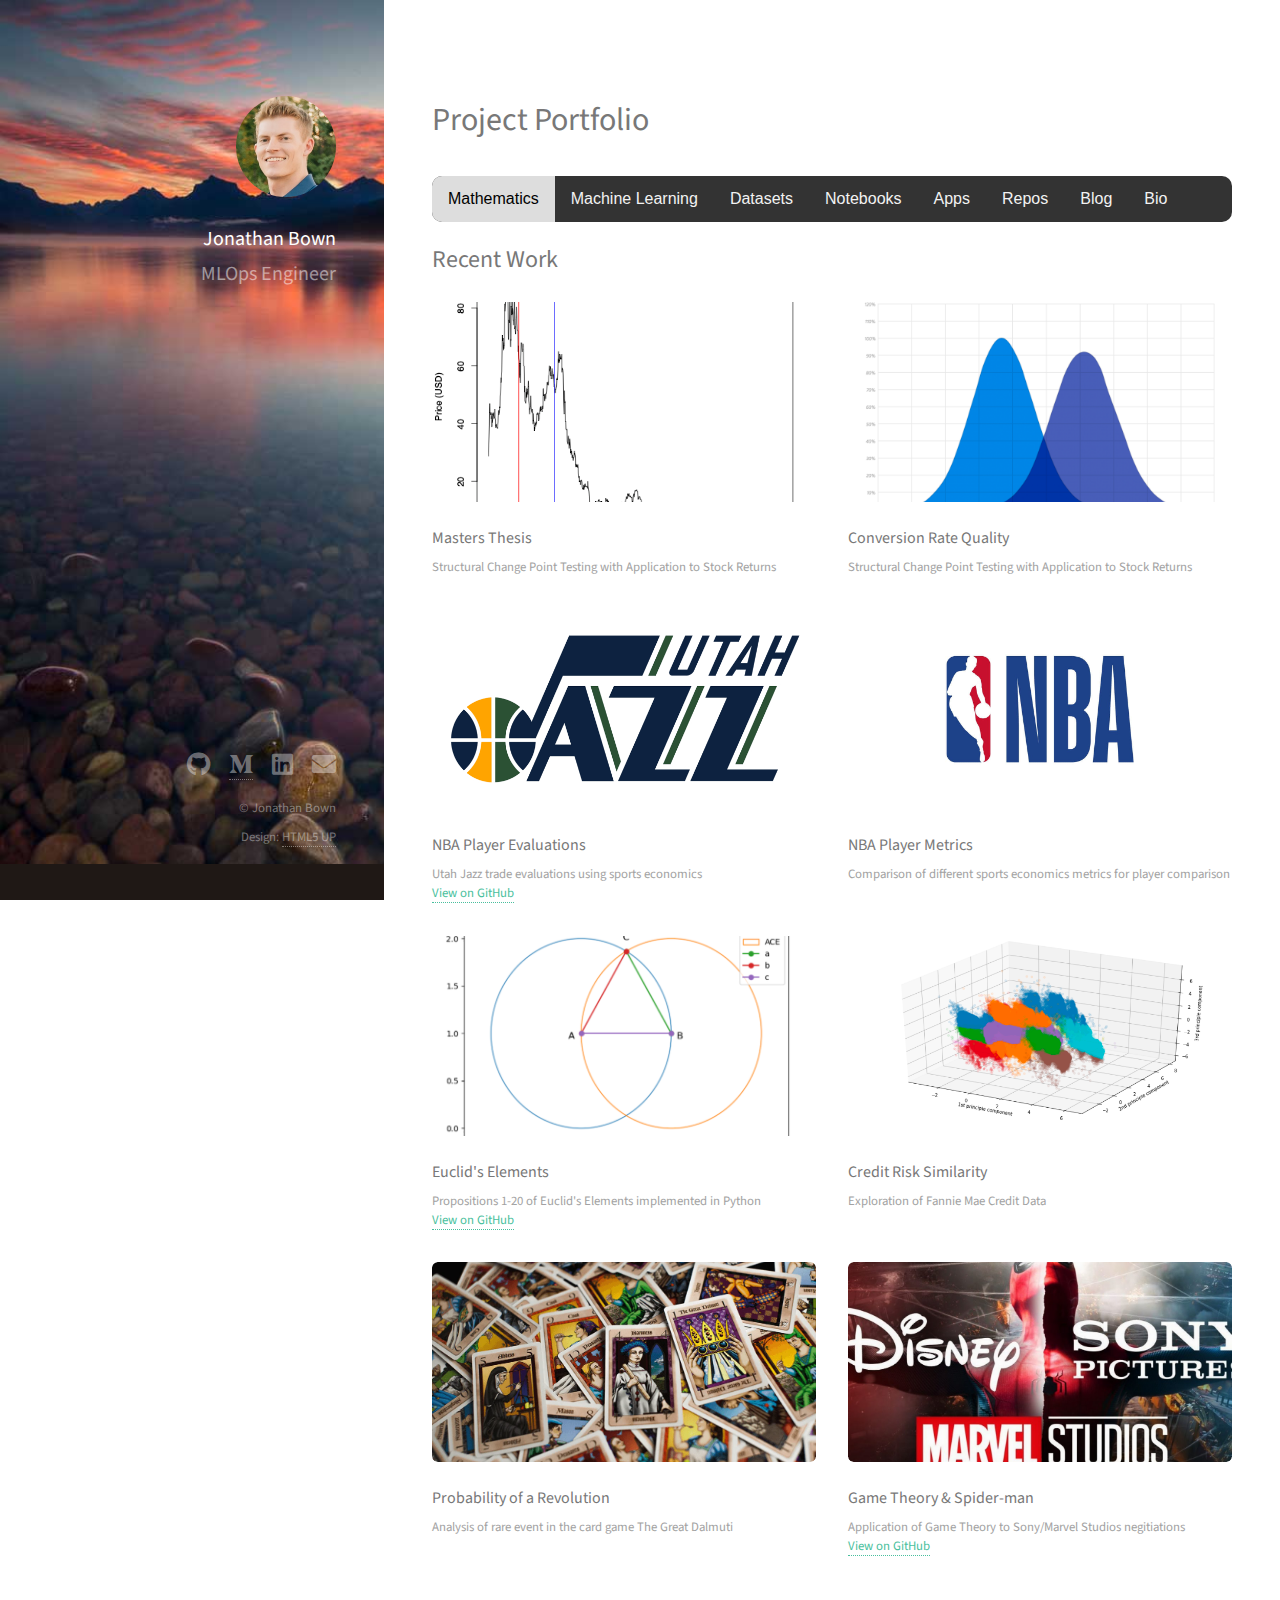
==== commit 46c18591: "bio updates and css improvements" ====
--- a/index.html
+++ b/index.html
@@ -44,8 +44,8 @@
 			<header id="header">
 				<div class="inner">
 					<a href="#" class="image avatar"><img src="images/profile.png" alt="" /></a>
-					<h1><strong>Jonathan Bown</strong><br />
-					MLOps Engineer</h1></br>
+					<h1><strong>Jonathan Bown</strong></h1>
+						<h1>MLOps Engineer</h1>
 					
 				</div>
 			</header>
@@ -288,11 +288,11 @@
 				  <div id="bio" class="content">
 
 					<h2>About</h2>
-					<p>MLOps Engineer at WGU and MSCS Candidate at UT Austin, with a broader background in Mathematics, Statistics, and Computer Science. Previous experience across various domains including banking, fintech, marketing, higher education, and sports. Machine Learning and AI competitor and enthusiast. Proficient in Python, R, C#, Java, and several other languages. My mission is to harness the power of machine learning and AI to solve complex, real-world problems and drive positive change. Always eager to explore, learn, and share insights in the vast realm of science and technology.</p>
+					<p>MLOps Engineer at WGU and recent MSCS graduate at UT Austin, with a broader background in Mathematics, Statistics, and Computer Science. Previous experience across various domains including banking, fintech, marketing, higher education, and sports. Machine Learning and AI competitor and enthusiast. Proficient in Python, R, C#, Java, and several other languages. My mission is to harness the power of machine learning and AI to solve complex, real-world problems and drive positive change. Always eager to explore, learn, and share insights in the vast realm of science and technology.</p>
 				
 					<h2>Education</h2>
 					<ul>
-						<li>Masters of Computer Science (Candidate), University of Texas at Austin</li>
+						<li>Masters of Computer Science, University of Texas at Austin (2023)</li>
 						<li>Masters of Statistics, University of Utah (2019)</li>
 						<li>Bachelors of Science in Mathematics with Statistics Emphasis, University of Utah (2018)</li>
 					</ul>
--- a/assets/css/main.css
+++ b/assets/css/main.css
@@ -2108,14 +2108,14 @@
 	left: 0;
 	width: 100%;
 	height: 100%;
-	background: rgba(0, 0, 0, 0.6); /* Adjust the alpha value for darkness */
-	opacity: 0;
+	background: rgba(0, 0, 0, 0); /* Start with a fully transparent background */
 	transition: opacity 0.2s ease-in-out;
   }
   
   .image.thumb:hover:before {
-	opacity: 1;
+	background: rgba(0, 0, 0, 0.6); /* Adjust alpha value for darkness */
   }
+  
   
   .image.thumb:after {
 	content: "View";
